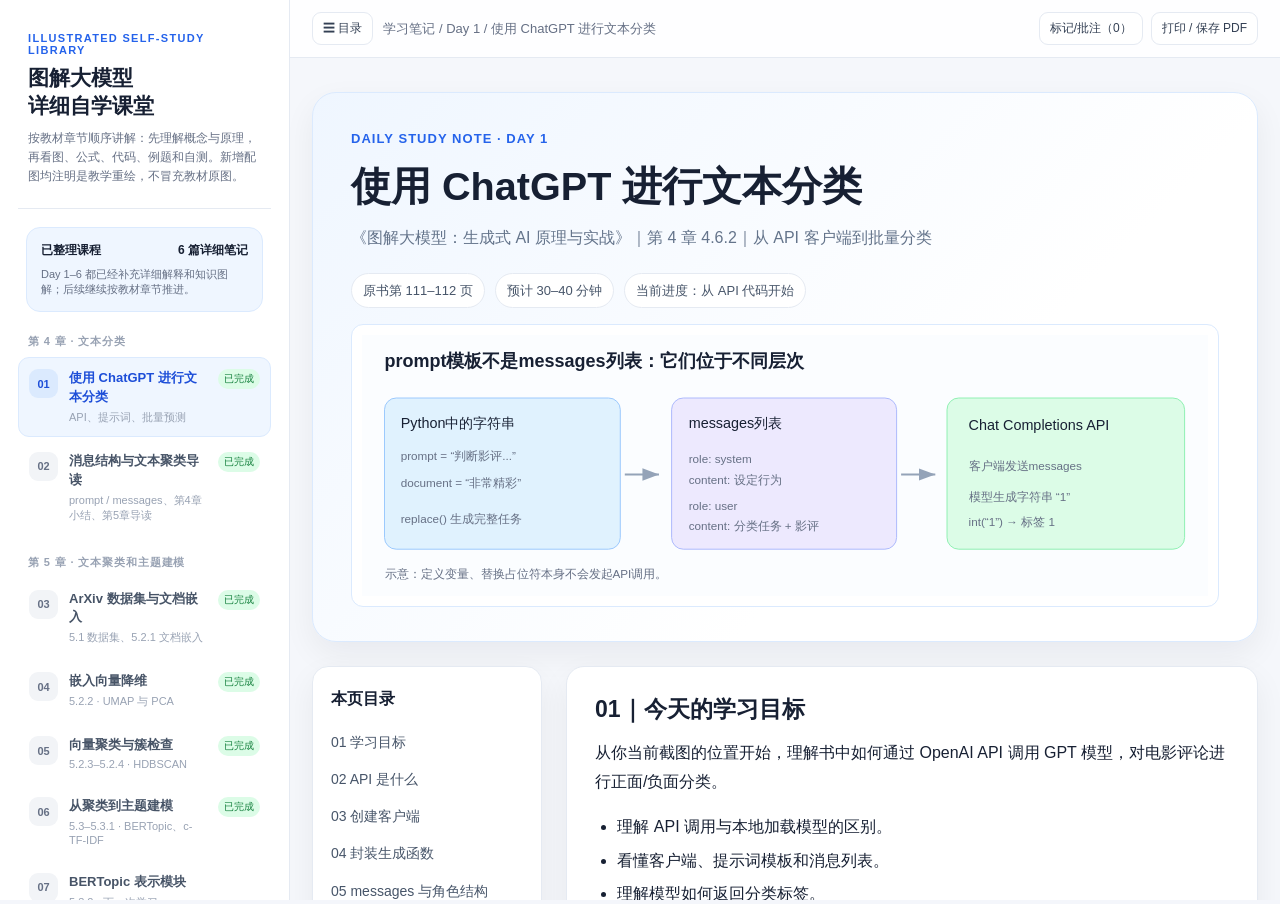
==== index.html @ 9c47be46 "Load the current Day 6 lesson with a versioned URL" ====
<!doctype html>
<html lang="zh-CN">
<head>
<meta charset="utf-8"><meta name="viewport" content="width=device-width, initial-scale=1">
<title>图解大模型｜每日学习网站</title>
<style>
:root{--bg:#f4f6fb;--panel:#fff;--ink:#172033;--muted:#667085;--line:#e5eaf2;--blue:#2563eb;--blue-soft:#eff6ff;--shadow:0 10px 30px rgba(15,23,42,.06)}
*{box-sizing:border-box}html,body{margin:0;height:100%;font-family:-apple-system,BlinkMacSystemFont,"Segoe UI","PingFang SC","Microsoft YaHei",sans-serif;color:var(--ink);background:var(--bg)}
.app{height:100vh;display:grid;grid-template-columns:290px minmax(0,1fr)}
aside{background:var(--panel);border-right:1px solid var(--line);padding:24px 18px;overflow:auto}
.brand{padding:8px 10px 22px;border-bottom:1px solid var(--line)}.eyebrow{font-size:11px;letter-spacing:.12em;color:var(--blue);font-weight:800}.brand h1{font-size:21px;line-height:1.35;margin:8px 0}.brand p{font-size:12px;color:var(--muted);line-height:1.6;margin:0}
.progress{margin:18px 8px 22px;padding:14px;border:1px solid #dbeafe;background:var(--blue-soft);border-radius:14px}.progress-top{display:flex;justify-content:space-between;font-size:12px;font-weight:700}.bar{height:6px;border-radius:99px;background:#dbeafe;margin-top:10px;overflow:hidden}.bar span{display:block;width:50%;height:100%;background:var(--blue);border-radius:99px}
.group-title{margin:20px 10px 8px;color:#98a2b3;font-size:11px;font-weight:800;letter-spacing:.08em}.nav{display:flex;align-items:flex-start;gap:11px;text-decoration:none;color:#475467;padding:11px 10px;margin:3px 0;border-radius:11px;border:1px solid transparent;cursor:pointer;width:100%;text-align:left;background:transparent;font:inherit}.nav:hover{background:#f8fafc}.nav.active{background:var(--blue-soft);border-color:#dbeafe;color:#1d4ed8}.num{flex:0 0 29px;height:29px;border-radius:9px;background:#f2f4f7;display:grid;place-items:center;font-size:11px;font-weight:800;color:#667085}.active .num{background:#dbeafe;color:#1d4ed8}.nav-text{min-width:0;flex:1}.nav-text strong{display:block;font-size:13px;line-height:1.45}.nav-text small{display:block;font-size:11px;color:#98a2b3;margin-top:3px}.status{font-size:10px;color:#15803d;background:#dcfce7;padding:3px 6px;border-radius:99px;white-space:nowrap}
main{min-width:0;display:flex;flex-direction:column;height:100vh}.topbar{height:58px;flex:0 0 58px;background:rgba(255,255,255,.9);border-bottom:1px solid var(--line);display:flex;align-items:center;justify-content:space-between;padding:0 22px;gap:12px}.crumb{font-size:13px;color:var(--muted)}.top-actions{display:flex;gap:8px}.top-actions a{font-size:12px;color:#344054;text-decoration:none;border:1px solid var(--line);border-radius:9px;padding:7px 10px;background:#fff}.viewer{flex:1;min-height:0;position:relative}iframe{width:100%;height:100%;border:0;background:#f5f7fb}.empty{height:100%;display:none;align-items:center;justify-content:center;padding:30px}.empty-card{max-width:520px;background:white;border:1px solid var(--line);border-radius:22px;padding:34px;box-shadow:var(--shadow);text-align:center}.empty-card .big{font-size:38px}.empty-card h2{margin:12px 0 8px;font-size:22px}.empty-card p{color:var(--muted);line-height:1.8;font-size:14px}.mobile-menu{display:none}
@media(max-width:820px){.app{grid-template-columns:1fr}aside{height:auto;max-height:42vh;border-right:0;border-bottom:1px solid var(--line);padding:12px 14px}.brand{padding:6px 6px 12px}.brand h1{font-size:18px;margin:5px 0}.progress{margin:10px 4px}.group-title{margin-top:12px}.nav-list{display:grid;grid-template-columns:1fr 1fr;gap:2px}.nav{padding:8px 6px}.nav-text strong{font-size:12px}main{height:58vh;min-height:400px}.topbar{height:48px;flex-basis:48px;padding:0 12px}.top-actions a{padding:6px 8px}}

.app{transition:grid-template-columns .22s ease}.app.sidebar-collapsed{grid-template-columns:0 minmax(0,1fr)}
.app.sidebar-collapsed aside{padding-left:0;padding-right:0;border-right:0;overflow:hidden;visibility:hidden}
.topbar .left-actions{display:flex;align-items:center;gap:10px;min-width:0}
.topbar button{font:inherit;cursor:pointer;border:1px solid var(--line);background:#fff;color:#344054;border-radius:9px;padding:7px 10px;font-size:12px;white-space:nowrap}
.topbar button:hover{background:#f8fafc}
#notesPanel{position:fixed;inset:0;z-index:100000;background:rgba(15,23,42,.28);display:none;justify-content:flex-end}
#notesPanel.open{display:flex}
.notes-drawer{height:100%;width:min(430px,100vw);background:#fff;box-shadow:-12px 0 40px rgba(15,23,42,.16);display:flex;flex-direction:column}
.notes-head{padding:18px 20px;border-bottom:1px solid var(--line);display:flex;align-items:center;justify-content:space-between;gap:12px}
.notes-head h2{font-size:17px;margin:0}.notes-head button{border:0;background:transparent;font-size:24px;cursor:pointer;color:#667085}
.notes-body{padding:14px 16px;overflow:auto;flex:1}.note-item{border:1px solid var(--line);border-radius:13px;padding:13px;margin-bottom:10px;background:#fff}
.note-item .quote{font-size:12px;color:#667085;background:#f8fafc;border-radius:8px;padding:8px;margin:0 0 9px;max-height:70px;overflow:auto}
.note-item .body{white-space:pre-wrap;overflow-wrap:anywhere;font-size:14px;line-height:1.65}
.note-item .meta{font-size:11px;color:#98a2b3;margin-top:9px}.note-item .actions{display:flex;gap:8px;margin-top:10px}
.note-item button,.notes-tools button{border:1px solid var(--line);background:#fff;border-radius:8px;padding:6px 9px;font-size:12px;cursor:pointer;color:#344054}
.note-item button.jump{color:#1d4ed8;border-color:#bfdbfe;background:#eff6ff}
.notes-tools{display:flex;gap:8px;padding:12px 16px;border-top:1px solid var(--line)}
.empty-notes{padding:30px 12px;text-align:center;color:#98a2b3;font-size:13px;line-height:1.8}
@media(max-width:820px){.app{grid-template-columns:1fr}.app.sidebar-collapsed{grid-template-columns:1fr}aside{transition:max-height .2s,padding .2s}.app.sidebar-collapsed aside{display:none}main{height:100vh;min-height:0}.topbar{height:54px;flex-basis:54px}.crumb{overflow:hidden;text-overflow:ellipsis;white-space:nowrap}}

</style></head>
<body>
<div class="app">
<aside>
  <div class="brand"><div class="eyebrow">ILLUSTRATED SELF-STUDY LIBRARY</div><h1>图解大模型<br>详细自学课堂</h1><p>按教材章节顺序讲解：先理解概念与原理，再看图、公式、代码、例题和自测。新增配图均注明是教学重绘，不冒充教材原图。</p></div>
  <div class="progress"><div class="progress-top"><span>已整理课程</span><span>6 篇详细笔记</span></div><div style="font-size:11px;color:#667085;margin-top:8px">Day 1–6 都已经补充详细解释和知识图解；后续继续按教材章节推进。</div></div>
  <div class="group-title">第 4 章 · 文本分类</div>
  <div class="nav-list">
    <button class="nav active" data-day="1"><span class="num">01</span><span class="nav-text"><strong>使用 ChatGPT 进行文本分类</strong><small>API、提示词、批量预测</small></span><span class="status">已完成</span></button>
    <button class="nav" data-day="2"><span class="num">02</span><span class="nav-text"><strong>消息结构与文本聚类导读</strong><small>prompt / messages、第4章小结、第5章导读</small></span><span class="status">已完成</span></button>
  </div>
  <div class="group-title">第 5 章 · 文本聚类和主题建模</div>
  <div class="nav-list">
    <button class="nav" data-day="3"><span class="num">03</span><span class="nav-text"><strong>ArXiv 数据集与文档嵌入</strong><small>5.1 数据集、5.2.1 文档嵌入</small></span><span class="status">已完成</span></button>
    <button class="nav" data-day="4"><span class="num">04</span><span class="nav-text"><strong>嵌入向量降维</strong><small>5.2.2 · UMAP 与 PCA</small></span><span class="status">已完成</span></button>
    <button class="nav" data-day="5"><span class="num">05</span><span class="nav-text"><strong>向量聚类与簇检查</strong><small>5.2.3–5.2.4 · HDBSCAN</small></span><span class="status">已完成</span></button>
    <button class="nav" data-day="6"><span class="num">06</span><span class="nav-text"><strong>从聚类到主题建模</strong><small>5.3–5.3.1 · BERTopic、c-TF-IDF</small></span><span class="status">已完成</span></button>
    <button class="nav" data-day="7"><span class="num">07</span><span class="nav-text"><strong>BERTopic 表示模块</strong><small>5.3.2 · 下一次学习</small></span></button>
  </div>
  <div class="group-title">后续章节</div>
  <div style="margin:8px 10px 18px;font-size:12px;color:#667085;line-height:1.8">第6章 提示工程<br>第7章 高级文本生成<br>第8章 语义搜索与RAG<br>第9章 多模态LLM<br>第10–12章 模型训练与微调<br><span style="font-size:11px">按原书顺序学习后再添加可点击笔记。</span></div>
</aside>
<main>
  <div class="topbar"><div class="left-actions"><button id="sidebarToggle" type="button" aria-label="收起或展开目录">☰ 目录</button><div class="crumb" id="crumb">学习笔记 / Day 1 / 使用 ChatGPT 进行文本分类</div></div><div class="top-actions"><button id="openNotes" type="button"><span id="openNotesLabel">标记/批注</span>（<span id="noteCount">0</span>）</button><a href="javascript:window.print()">打印 / 保存 PDF</a></div></div>
  <div class="viewer" id="viewer">
    <iframe id="noteFrame" title="Day 1 学习笔记" srcdoc="&lt;!doctype html&gt;
&lt;html lang=&quot;zh-CN&quot;&gt;
&lt;head&gt;
&lt;meta charset=&quot;utf-8&quot;&gt;
&lt;meta name=&quot;viewport&quot; content=&quot;width=device-width, initial-scale=1&quot;&gt;
&lt;title&gt;每日学习笔记 Day 1｜使用 ChatGPT 进行文本分类&lt;/title&gt;
&lt;style&gt;
:root{--bg:#f5f7fb;--paper:#fff;--ink:#172033;--muted:#64748b;--line:#e5eaf2;--blue:#2563eb;--bluebg:#eff6ff;--green:#15803d;--greenbg:#f0fdf4;--amber:#a16207;--amberbg:#fffbeb;--code:#111827;--shadow:0 12px 32px rgba(15,23,42,.06)}
*{box-sizing:border-box}html{scroll-behavior:smooth}body{margin:0;background:var(--bg);color:var(--ink);font:16px/1.8 -apple-system,BlinkMacSystemFont,&quot;Segoe UI&quot;,&quot;PingFang SC&quot;,&quot;Hiragino Sans GB&quot;,&quot;Microsoft YaHei&quot;,sans-serif}
.wrap{max-width:1060px;margin:0 auto;padding:34px 22px 72px}.hero{background:linear-gradient(135deg,#eff6ff,#fff 65%);border:1px solid #dbeafe;border-radius:24px;padding:34px 38px;box-shadow:var(--shadow)}.eyebrow{font-size:13px;letter-spacing:.08em;color:var(--blue);font-weight:700}.hero h1{font-size:clamp(28px,4vw,40px);line-height:1.25;margin:12px 0}.sub{color:var(--muted);margin:0}.meta{display:flex;gap:10px;flex-wrap:wrap;margin-top:20px}.pill{font-size:13px;padding:5px 11px;border-radius:999px;background:#fff;border:1px solid var(--line);color:#475569}
.layout{display:grid;grid-template-columns:230px minmax(0,1fr);gap:24px;margin-top:24px}.toc{position:sticky;top:18px;align-self:start;background:var(--paper);border:1px solid var(--line);border-radius:16px;padding:18px;box-shadow:var(--shadow)}.toc strong{display:block;margin-bottom:10px}.toc a{display:block;text-decoration:none;color:#475569;font-size:14px;padding:6px 0}.toc a:hover{color:var(--blue)}main{min-width:0}.card{background:var(--paper);border:1px solid var(--line);border-radius:18px;padding:26px 28px;margin-bottom:18px;box-shadow:var(--shadow)}h2{font-size:23px;margin:0 0 14px;line-height:1.4}h3{font-size:18px;margin:22px 0 8px}p{margin:10px 0}ul,ol{padding-left:1.4em}li{margin:5px 0}.muted{color:var(--muted)}.small{font-size:13px;color:var(--muted)}.callout{padding:15px 17px;border-radius:12px;background:var(--bluebg);border-left:4px solid var(--blue);margin:14px 0}.good{background:var(--greenbg);border-left-color:var(--green)}.warn{background:var(--amberbg);border-left-color:#d97706}.grid2{display:grid;grid-template-columns:1fr 1fr;gap:14px}.mini{border:1px solid var(--line);border-radius:14px;padding:16px;background:#fff}.mini h3{margin:0 0 6px}.tag{font-size:12px;font-weight:700;color:var(--blue)}pre{background:var(--code);color:#e5e7eb;padding:18px;border-radius:13px;overflow:auto;font-size:13px;line-height:1.65;margin:12px 0}code{font-family:ui-monospace,SFMono-Regular,Menlo,Consolas,monospace}p code,li code{background:#f1f5f9;color:#0f172a;padding:2px 5px;border-radius:5px}table{border-collapse:collapse;width:100%;margin:12px 0;font-size:14px}th,td{padding:10px 12px;border-bottom:1px solid var(--line);text-align:left}th{background:#f8fafc;color:#334155}.flow{display:flex;align-items:stretch;gap:9px;flex-wrap:wrap;margin:16px 0}.step{flex:1 1 130px;border:1px solid var(--line);border-radius:12px;padding:13px;text-align:center;background:#fff}.arrow{align-self:center;color:#94a3b8;font-size:22px}.qa{border:1px solid var(--line);border-radius:12px;padding:15px;margin:10px 0}.qa summary{cursor:pointer;font-weight:650}.answer{color:#475569;margin-top:9px}.footer{color:var(--muted);font-size:13px;text-align:center;padding:22px}.btn{display:inline-block;text-decoration:none;border:1px solid #bfdbfe;color:#1d4ed8;background:#eff6ff;padding:8px 13px;border-radius:9px;font-size:13px}@media(max-width:800px){.layout{grid-template-columns:1fr}.toc{position:static}.grid2{grid-template-columns:1fr}.hero{padding:26px 22px}.card{padding:21px 19px}.arrow{display:none}}@media print{body{background:#fff}.wrap{max-width:none;padding:0}.hero,.card,.toc{box-shadow:none}.layout{display:block}.toc{display:none}.card{break-inside:avoid}.hero{margin-bottom:18px}.btn{display:none}}

/* Selection actions: highlight and annotation are visually distinct */
.annotation-mark{display:inline;border-radius:2px;padding:0;box-decoration-break:clone;-webkit-box-decoration-break:clone}
.annotation-highlight{background:#ffe89a!important;color:inherit!important;text-decoration:none!important;box-shadow:none!important;cursor:inherit}
.annotation-underline{background:transparent!important;color:inherit!important;text-decoration:underline!important;text-decoration-color:#2563eb!important;text-decoration-thickness:1.5px!important;text-underline-offset:3px!important;cursor:pointer}
.annotation-underline:hover{text-decoration-thickness:2px!important}
.annotation-ui{font:14px/1.5 -apple-system,BlinkMacSystemFont,&quot;Segoe UI&quot;,&quot;PingFang SC&quot;,&quot;Microsoft YaHei&quot;,sans-serif;color:#172033}
.annotation-toolbar{position:fixed;z-index:99999;display:none;align-items:center;gap:6px;padding:6px;background:#fff;border:1px solid #dbe3ef;border-radius:12px;box-shadow:0 8px 24px rgba(15,23,42,.2);width:max-content;max-width:calc(100vw - 16px)}
.annotation-toolbar button{border:1px solid #d0d5dd;background:#fff;border-radius:8px;padding:7px 11px;cursor:pointer;font-family:inherit;font-size:13px;font-weight:600;line-height:1.3;white-space:nowrap}
.annotation-toolbar #makeHighlight{background:#fff4c2;border-color:#e6c65c}
.annotation-toolbar #makeAnnotation{background:#eff6ff;border-color:#93c5fd;color:#1d4ed8}
#annotationToolbarStatus{font-size:11px;color:#b45309;max-width:180px}
#annotationEditor,#annotationBubble{position:fixed;z-index:99998;display:none;right:18px;bottom:18px;width:min(360px,calc(100vw - 36px));background:#fff;border:1px solid #dbe3ef;border-radius:16px;padding:15px;box-shadow:0 16px 45px rgba(15,23,42,.2)}
#annotationEditor h3,#annotationBubble h3{font-size:15px;margin:0 0 8px}
#annotationEditor textarea{width:100%;min-height:110px;resize:vertical;border:1px solid #d0d5dd;border-radius:10px;padding:10px;font:14px/1.6 inherit;outline:none}
#annotationEditor textarea:focus{border-color:#2563eb;box-shadow:0 0 0 3px #dbeafe}
.annotation-buttons{display:flex;justify-content:flex-end;gap:8px;margin-top:10px}
.annotation-buttons button{border:1px solid #d0d5dd;background:#fff;border-radius:9px;padding:7px 11px;cursor:pointer;font:inherit}
.annotation-buttons .primary{background:#2563eb;border-color:#2563eb;color:#fff}
#annotationBubble .quote{font-size:12px;color:#64748b;background:#f8fafc;padding:8px;border-radius:8px;margin:8px 0;max-height:72px;overflow:auto}
#annotationBubble .note-body{white-space:pre-wrap;overflow-wrap:anywhere}
@media(max-width:650px){#annotationEditor,#annotationBubble{right:10px;bottom:10px;width:calc(100vw - 20px)}}
&lt;/style&gt;
&lt;link rel=&quot;stylesheet&quot; href=&quot;annotations.css&quot;&gt;
&lt;link rel=&quot;stylesheet&quot; href=&quot;lesson-expanded.css&quot;&gt;
&lt;/head&gt;
&lt;body data-study-day=&quot;1&quot;&gt;
&lt;div class=&quot;wrap&quot;&gt;
&lt;header class=&quot;hero&quot;&gt;
  &lt;div class=&quot;eyebrow&quot;&gt;DAILY STUDY NOTE · DAY 1&lt;/div&gt;
  &lt;h1&gt;使用 ChatGPT 进行文本分类&lt;/h1&gt;
  &lt;p class=&quot;sub&quot;&gt;《图解大模型：生成式 AI 原理与实战》｜第 4 章 4.6.2｜从 API 客户端到批量分类&lt;/p&gt;
  &lt;div class=&quot;meta&quot;&gt;&lt;span class=&quot;pill&quot;&gt;原书第 111–112 页&lt;/span&gt;&lt;span class=&quot;pill&quot;&gt;预计 30–40 分钟&lt;/span&gt;&lt;span class=&quot;pill&quot;&gt;当前进度：从 API 代码开始&lt;/span&gt;&lt;/div&gt;
&lt;div class=&quot;study-diagram-preview&quot; style=&quot;margin-top:16px;padding:10px;background:white;border:1px solid #dbeafe;border-radius:12px&quot;&gt;&lt;img src=&quot;data:image/svg+xml;charset=utf-8,%3Csvg%20xmlns%3D%22http%3A%2F%2Fwww.w3.org%2F2000%2Fsvg%22%20viewBox%3D%220%200%20940%20290%22%20width%3D%22940%22%20height%3D%22290%22%20role%3D%22img%22%3E%3Cdefs%3E%3Cstyle%3E.t%7Bfont%3A16px%20'PingFang%20SC'%2C'Microsoft%20YaHei'%2CArial%2Csans-serif%3Bfill%3A%23172033%7D.s%7Bfont%3A13px%20'PingFang%20SC'%2C'Microsoft%20YaHei'%2CArial%2Csans-serif%3Bfill%3A%23667085%7D.h%7Bfont%3Abold%2020px%20'PingFang%20SC'%2C'Microsoft%20YaHei'%2CArial%2Csans-serif%3Bfill%3A%23172033%7D.a%7Bstroke%3A%2394a3b8%3Bstroke-width%3A2.3%3Bfill%3Anone%3Bmarker-end%3Aurl(%23arrow)%7D%3C%2Fstyle%3E%3Cmarker%20id%3D%22arrow%22%20markerWidth%3D%2210%22%20markerHeight%3D%2210%22%20refX%3D%228%22%20refY%3D%223%22%20orient%3D%22auto%22%3E%3Cpath%20d%3D%22M0%200L8%203L0%206%22%20fill%3D%22%2394a3b8%22%2F%3E%3C%2Fmarker%3E%3C%2Fdefs%3E%3Crect%20width%3D%22940%22%20height%3D%22290%22%20fill%3D%22%23fbfdff%22%2F%3E%0A%3Ctext%20class%3D%22h%22%20x%3D%2225%22%20y%3D%2236%22%3Eprompt%E6%A8%A1%E6%9D%BF%E4%B8%8D%E6%98%AFmessages%E5%88%97%E8%A1%A8%EF%BC%9A%E5%AE%83%E4%BB%AC%E4%BD%8D%E4%BA%8E%E4%B8%8D%E5%90%8C%E5%B1%82%E6%AC%A1%3C%2Ftext%3E%0A%3Crect%20x%3D%2225%22%20y%3D%2270%22%20rx%3D%2213%22%20width%3D%22262%22%20height%3D%22168%22%20fill%3D%22%23e0f2fe%22%20stroke%3D%22%2393c5fd%22%2F%3E%3Ctext%20class%3D%22t%22%20x%3D%2243%22%20y%3D%22103%22%20font-weight%3D%22bold%22%3EPython%E4%B8%AD%E7%9A%84%E5%AD%97%E7%AC%A6%E4%B8%B2%3C%2Ftext%3E%0A%3Ctext%20class%3D%22s%22%20x%3D%2243%22%20y%3D%22139%22%3Eprompt%20%3D%20%E2%80%9C%E5%88%A4%E6%96%AD%E5%BD%B1%E8%AF%84...%E2%80%9D%3C%2Ftext%3E%3Ctext%20class%3D%22s%22%20x%3D%2243%22%20y%3D%22169%22%3Edocument%20%3D%20%E2%80%9C%E9%9D%9E%E5%B8%B8%E7%B2%BE%E5%BD%A9%E2%80%9D%3C%2Ftext%3E%0A%3Ctext%20class%3D%22s%22%20x%3D%2243%22%20y%3D%22209%22%3Ereplace()%20%E7%94%9F%E6%88%90%E5%AE%8C%E6%95%B4%E4%BB%BB%E5%8A%A1%3C%2Ftext%3E%0A%3Cpath%20class%3D%22a%22%20d%3D%22M292%20155H330%22%2F%3E%0A%3Crect%20x%3D%22344%22%20y%3D%2270%22%20rx%3D%2213%22%20width%3D%22250%22%20height%3D%22168%22%20fill%3D%22%23ede9fe%22%20stroke%3D%22%23a5b4fc%22%2F%3E%3Ctext%20class%3D%22t%22%20x%3D%22363%22%20y%3D%22103%22%20font-weight%3D%22bold%22%3Emessages%E5%88%97%E8%A1%A8%3C%2Ftext%3E%0A%3Ctext%20class%3D%22s%22%20x%3D%22363%22%20y%3D%22142%22%3Erole%3A%20system%3C%2Ftext%3E%3Ctext%20class%3D%22s%22%20x%3D%22363%22%20y%3D%22166%22%3Econtent%3A%20%E8%AE%BE%E5%AE%9A%E8%A1%8C%E4%B8%BA%3C%2Ftext%3E%0A%3Ctext%20class%3D%22s%22%20x%3D%22363%22%20y%3D%22194%22%3Erole%3A%20user%3C%2Ftext%3E%3Ctext%20class%3D%22s%22%20x%3D%22363%22%20y%3D%22217%22%3Econtent%3A%20%E5%88%86%E7%B1%BB%E4%BB%BB%E5%8A%A1%20%2B%20%E5%BD%B1%E8%AF%84%3C%2Ftext%3E%0A%3Cpath%20class%3D%22a%22%20d%3D%22M599%20155H637%22%2F%3E%0A%3Crect%20x%3D%22650%22%20y%3D%2270%22%20rx%3D%2213%22%20width%3D%22264%22%20height%3D%22168%22%20fill%3D%22%23dcfce7%22%20stroke%3D%22%2386efac%22%2F%3E%3Ctext%20class%3D%22t%22%20x%3D%22674%22%20y%3D%22106%22%20font-weight%3D%22bold%22%3EChat%20Completions%20API%3C%2Ftext%3E%3Ctext%20class%3D%22s%22%20x%3D%22674%22%20y%3D%22150%22%3E%E5%AE%A2%E6%88%B7%E7%AB%AF%E5%8F%91%E9%80%81messages%3C%2Ftext%3E%3Ctext%20class%3D%22s%22%20x%3D%22674%22%20y%3D%22184%22%3E%E6%A8%A1%E5%9E%8B%E7%94%9F%E6%88%90%E5%AD%97%E7%AC%A6%E4%B8%B2%20%E2%80%9C1%E2%80%9D%3C%2Ftext%3E%3Ctext%20class%3D%22s%22%20x%3D%22674%22%20y%3D%22212%22%3Eint(%E2%80%9C1%E2%80%9D)%20%E2%86%92%20%E6%A0%87%E7%AD%BE%201%3C%2Ftext%3E%0A%3Ctext%20class%3D%22s%22%20x%3D%2225%22%20y%3D%22270%22%3E%E7%A4%BA%E6%84%8F%EF%BC%9A%E5%AE%9A%E4%B9%89%E5%8F%98%E9%87%8F%E3%80%81%E6%9B%BF%E6%8D%A2%E5%8D%A0%E4%BD%8D%E7%AC%A6%E6%9C%AC%E8%BA%AB%E4%B8%8D%E4%BC%9A%E5%8F%91%E8%B5%B7API%E8%B0%83%E7%94%A8%E3%80%82%3C%2Ftext%3E%3C%2Fsvg%3E&quot; alt=&quot;Day 1 核心知识图解&quot; style=&quot;display:block;width:100%;height:auto;max-height:340px;object-fit:contain&quot;&gt;&lt;/div&gt;&lt;/header&gt;
&lt;div class=&quot;layout&quot;&gt;
&lt;nav class=&quot;toc&quot;&gt;
  &lt;strong&gt;本页目录&lt;/strong&gt;
  &lt;a href=&quot;#goal&quot;&gt;01 学习目标&lt;/a&gt;&lt;a href=&quot;#api&quot;&gt;02 API 是什么&lt;/a&gt;&lt;a href=&quot;#client&quot;&gt;03 创建客户端&lt;/a&gt;&lt;a href=&quot;#function&quot;&gt;04 封装生成函数&lt;/a&gt;&lt;a href=&quot;#messages&quot;&gt;05 messages 与角色结构&lt;/a&gt;&lt;a href=&quot;#prompt&quot;&gt;06 分类提示词模板&lt;/a&gt;&lt;a href=&quot;#batch&quot;&gt;07 批量预测&lt;/a&gt;&lt;a href=&quot;#evaluate&quot;&gt;08 提取标签与评估&lt;/a&gt;&lt;a href=&quot;#cautions&quot;&gt;09 成本与限制&lt;/a&gt;&lt;a href=&quot;#summary&quot;&gt;10 全流程总结&lt;/a&gt;&lt;a href=&quot;#check&quot;&gt;11 自测&lt;/a&gt;&lt;a href=&quot;#extra-prompt&quot;&gt;12 prompt / messages 补充&lt;/a&gt;
&lt;/nav&gt;
&lt;main&gt;
&lt;section class=&quot;card&quot; id=&quot;goal&quot;&gt;
&lt;h2&gt;01｜今天的学习目标&lt;/h2&gt;
&lt;p&gt;从你当前截图的位置开始，理解书中如何通过 OpenAI API 调用 GPT 模型，对电影评论进行正面/负面分类。&lt;/p&gt;
&lt;ul&gt;&lt;li&gt;理解 API 调用与本地加载模型的区别。&lt;/li&gt;&lt;li&gt;看懂客户端、提示词模板和消息列表。&lt;/li&gt;&lt;li&gt;理解模型如何返回分类标签。&lt;/li&gt;&lt;li&gt;理解如何批量处理测试集，并评估分类结果。&lt;/li&gt;&lt;/ul&gt;
&lt;div class=&quot;callout&quot;&gt;&lt;b&gt;本节核心：&lt;/b&gt;这里不是重新训练 GPT-3.5，而是通过 API 把待分类文本和任务指令发送给已经部署好的模型，让它直接生成分类标签。&lt;/div&gt;
&lt;/section&gt;
&lt;section class=&quot;card&quot; id=&quot;api&quot;&gt;
&lt;h2&gt;02｜API 是什么？&lt;/h2&gt;
&lt;p&gt;API（应用程序编程接口）可以理解为程序访问某项服务的入口。书中这一节通过 API 使用 GPT-3.5，不需要把 GPT-3.5 的模型权重下载到自己的电脑上。&lt;/p&gt;
&lt;div class=&quot;grid2&quot;&gt;
 &lt;div class=&quot;mini&quot;&gt;&lt;div class=&quot;tag&quot;&gt;本地加载开源模型&lt;/div&gt;&lt;h3&gt;模型在本地运行&lt;/h3&gt;&lt;p class=&quot;muted&quot;&gt;下载模型权重，由本地硬件执行推理。&lt;/p&gt;&lt;/div&gt;
 &lt;div class=&quot;mini&quot;&gt;&lt;div class=&quot;tag&quot;&gt;通过 API 使用模型&lt;/div&gt;&lt;h3&gt;模型在远程服务器运行&lt;/h3&gt;&lt;p class=&quot;muted&quot;&gt;本地程序发送请求，远程服务运行模型，再把结果返回。&lt;/p&gt;&lt;/div&gt;
&lt;/div&gt;
&lt;div class=&quot;callout good&quot;&gt;&lt;b&gt;记忆：&lt;/b&gt;API 的作用是让你的程序能够调用远程模型服务；它本身不是模型，也不负责训练模型。&lt;/div&gt;
&lt;/section&gt;
&lt;section class=&quot;card&quot; id=&quot;client&quot;&gt;
&lt;h2&gt;03｜创建 API 客户端&lt;/h2&gt;
&lt;p&gt;原书代码：&lt;/p&gt;
&lt;pre&gt;&lt;code&gt;import openai

# 创建客户端
client = openai.OpenAI(api_key=&quot;YOUR_KEY_HERE&quot;)&lt;/code&gt;&lt;/pre&gt;
&lt;ul&gt;
&lt;li&gt;&lt;code&gt;import openai&lt;/code&gt;：导入 OpenAI 的 Python SDK（软件开发工具包）。&lt;/li&gt;
&lt;li&gt;&lt;code&gt;openai.OpenAI(...)&lt;/code&gt;：创建客户端对象，后续通过它发送 API 请求。&lt;/li&gt;
&lt;li&gt;&lt;code&gt;api_key&lt;/code&gt;：API 密钥，用于请求身份验证。&lt;/li&gt;
&lt;li&gt;&lt;code&gt;YOUR_KEY_HERE&lt;/code&gt;：示例占位符，实际运行时应换成自己的密钥。&lt;/li&gt;
&lt;/ul&gt;
&lt;div class=&quot;callout warn&quot;&gt;&lt;b&gt;安全提醒：&lt;/b&gt;API Key 相当于访问凭证，不要把真实密钥贴到聊天、公开代码仓库或网页前端。实际项目中建议通过环境变量读取。&lt;/div&gt;
&lt;/section&gt;
&lt;section class=&quot;card&quot; id=&quot;function&quot;&gt;
&lt;h2&gt;04｜封装 chatgpt_generation 函数&lt;/h2&gt;
&lt;p&gt;书中把 API 调用封装成函数。这样每次只需要传入提示词和待分类文本，就能获得模型输出。&lt;/p&gt;
&lt;pre&gt;&lt;code&gt;def chatgpt_generation(prompt, document, model=&quot;gpt-3.5-turbo-0125&quot;):
    &quot;&quot;&quot;基于提示词和输入文档生成输出&quot;&quot;&quot;
    messages = [
        {
            &quot;role&quot;: &quot;system&quot;,
            &quot;content&quot;: &quot;You are a helpful assistant.&quot;
        },
        {
            &quot;role&quot;: &quot;user&quot;,
            &quot;content&quot;: prompt.replace(&quot;[DOCUMENT]&quot;, document)
        }
    ]
    chat_completion = client.chat.completions.create(
        messages=messages,
        model=model,
        temperature=0
    )
    return chat_completion.choices[0].message.content&lt;/code&gt;&lt;/pre&gt;
&lt;h3&gt;函数的三个参数&lt;/h3&gt;
&lt;table&gt;&lt;thead&gt;&lt;tr&gt;&lt;th&gt;参数&lt;/th&gt;&lt;th&gt;含义&lt;/th&gt;&lt;th&gt;例子&lt;/th&gt;&lt;/tr&gt;&lt;/thead&gt;&lt;tbody&gt;&lt;tr&gt;&lt;td&gt;&lt;code&gt;prompt&lt;/code&gt;&lt;/td&gt;&lt;td&gt;任务提示词模板&lt;/td&gt;&lt;td&gt;判断评论正面还是负面&lt;/td&gt;&lt;/tr&gt;&lt;tr&gt;&lt;td&gt;&lt;code&gt;document&lt;/code&gt;&lt;/td&gt;&lt;td&gt;实际待分类文本&lt;/td&gt;&lt;td&gt;这部电影非常精彩&lt;/td&gt;&lt;/tr&gt;&lt;tr&gt;&lt;td&gt;&lt;code&gt;model&lt;/code&gt;&lt;/td&gt;&lt;td&gt;指定调用的模型&lt;/td&gt;&lt;td&gt;书中的历史示例模型&lt;/td&gt;&lt;/tr&gt;&lt;/tbody&gt;&lt;/table&gt;
&lt;h3&gt;替换占位符&lt;/h3&gt;
&lt;pre&gt;&lt;code&gt;prompt.replace(&quot;[DOCUMENT]&quot;, document)&lt;/code&gt;&lt;/pre&gt;
&lt;p&gt;假设提示词模板中有 &lt;code&gt;[DOCUMENT]&lt;/code&gt;，实际文本是“这部电影非常精彩”。执行 &lt;code&gt;replace()&lt;/code&gt; 后，占位符就会被实际评论替换。&lt;/p&gt;
&lt;div class=&quot;callout&quot;&gt;提示词模板可以重复使用；每次调用函数时，只需要换入不同的 &lt;code&gt;document&lt;/code&gt;。&lt;/div&gt;
&lt;h3&gt;发送请求并取回文本&lt;/h3&gt;
&lt;pre&gt;&lt;code&gt;chat_completion = client.chat.completions.create(
    messages=messages,
    model=model,
    temperature=0
)

return chat_completion.choices[0].message.content&lt;/code&gt;&lt;/pre&gt;
&lt;ul&gt;&lt;li&gt;&lt;code&gt;messages&lt;/code&gt;：发送给模型的消息列表。&lt;/li&gt;&lt;li&gt;&lt;code&gt;model&lt;/code&gt;：指定模型。&lt;/li&gt;&lt;li&gt;&lt;code&gt;temperature=0&lt;/code&gt;：降低采样随机性，使输出通常更稳定；不应理解为任何情况下都绝对确定。&lt;/li&gt;&lt;li&gt;&lt;code&gt;choices[0].message.content&lt;/code&gt;：从 API 响应中取出第一个候选回答的文本内容。&lt;/li&gt;&lt;/ul&gt;
&lt;/section&gt;
&lt;section class=&quot;card&quot; id=&quot;messages&quot;&gt;
&lt;h2&gt;05｜messages：System 和 User 是什么？&lt;/h2&gt;
&lt;p&gt;你刚才问到“提示词结构”是什么意思。这里的结构指的是：发送给模型的消息可以带有不同角色，用来区分总体行为要求和当前任务。&lt;/p&gt;
&lt;div class=&quot;grid2&quot;&gt;
 &lt;div class=&quot;mini&quot;&gt;&lt;div class=&quot;tag&quot;&gt;SYSTEM · 系统消息&lt;/div&gt;&lt;h3&gt;设定整体行为&lt;/h3&gt;&lt;p&gt;例如：&lt;code&gt;You are a helpful assistant.&lt;/code&gt;&lt;/p&gt;&lt;p class=&quot;muted&quot;&gt;告诉模型总体上应以怎样的助手身份回应。&lt;/p&gt;&lt;/div&gt;
 &lt;div class=&quot;mini&quot;&gt;&lt;div class=&quot;tag&quot;&gt;USER · 用户消息&lt;/div&gt;&lt;h3&gt;提供具体任务&lt;/h3&gt;&lt;p&gt;例如：判断下面这条电影评论是正面还是负面，并按要求输出标签。&lt;/p&gt;&lt;p class=&quot;muted&quot;&gt;告诉模型这一次具体要做什么，并提供待处理文本。&lt;/p&gt;&lt;/div&gt;
&lt;/div&gt;
&lt;div class=&quot;flow&quot;&gt;&lt;div class=&quot;step&quot;&gt;&lt;b&gt;System&lt;/b&gt;&lt;br&gt;&lt;span class=&quot;small&quot;&gt;总体行为要求&lt;/span&gt;&lt;/div&gt;&lt;div class=&quot;arrow&quot;&gt;+&lt;/div&gt;&lt;div class=&quot;step&quot;&gt;&lt;b&gt;User&lt;/b&gt;&lt;br&gt;&lt;span class=&quot;small&quot;&gt;具体任务与文本&lt;/span&gt;&lt;/div&gt;&lt;div class=&quot;arrow&quot;&gt;→&lt;/div&gt;&lt;div class=&quot;step&quot;&gt;&lt;b&gt;模型&lt;/b&gt;&lt;br&gt;&lt;span class=&quot;small&quot;&gt;生成回答&lt;/span&gt;&lt;/div&gt;&lt;/div&gt;
&lt;div class=&quot;callout good&quot;&gt;&lt;b&gt;关键区别：&lt;/b&gt;&lt;code&gt;messages&lt;/code&gt; 是发送给模型的消息列表；&lt;code&gt;prompt&lt;/code&gt; 是程序中定义的任务提示词模板。二者不是同一个东西。书中代码把 system 和 user 两条消息放进 &lt;code&gt;messages&lt;/code&gt;。&lt;/div&gt;
&lt;/section&gt;
&lt;section class=&quot;card&quot; id=&quot;prompt&quot;&gt;
&lt;h2&gt;06｜创建分类提示词模板&lt;/h2&gt;
&lt;p&gt;原书要求模型完成一个二分类任务：判断输入文档是正面电影评论还是负面电影评论。&lt;/p&gt;
&lt;pre&gt;&lt;code&gt;prompt = &quot;&quot;&quot;Predict whether the following document is a positive or negative
movie review:

[DOCUMENT]

If it is positive return 1 and if it is negative return 0. Do not give any
other answers.
&quot;&quot;&quot;&lt;/code&gt;&lt;/pre&gt;
&lt;table&gt;&lt;thead&gt;&lt;tr&gt;&lt;th&gt;模型输出&lt;/th&gt;&lt;th&gt;标签含义&lt;/th&gt;&lt;/tr&gt;&lt;/thead&gt;&lt;tbody&gt;&lt;tr&gt;&lt;td&gt;&lt;code&gt;1&lt;/code&gt;&lt;/td&gt;&lt;td&gt;Positive review（正面评论）&lt;/td&gt;&lt;/tr&gt;&lt;tr&gt;&lt;td&gt;&lt;code&gt;0&lt;/code&gt;&lt;/td&gt;&lt;td&gt;Negative review（负面评论）&lt;/td&gt;&lt;/tr&gt;&lt;/tbody&gt;&lt;/table&gt;
&lt;p&gt;书中的示例输入：&lt;/p&gt;
&lt;pre&gt;&lt;code&gt;document = &quot;unpretentious , charming , quirky , original&quot;
chatgpt_generation(prompt, document)&lt;/code&gt;&lt;/pre&gt;
&lt;p&gt;这几个词大致表示：朴实、不矫饰；有魅力；古怪而有趣；独特、有创意。模型根据这些文本判断情感倾向。&lt;/p&gt;
&lt;div class=&quot;callout warn&quot;&gt;&lt;b&gt;为什么限制只输出 0 或 1？&lt;/b&gt;因为后续程序会执行 &lt;code&gt;int(pred)&lt;/code&gt;。如果模型返回一整句解释文字，就不能直接转换成整数。因此提示词要明确规定输出格式。&lt;/div&gt;
&lt;/section&gt;
&lt;section class=&quot;card&quot; id=&quot;batch&quot;&gt;
&lt;h2&gt;07｜对测试集批量预测&lt;/h2&gt;
&lt;p&gt;当函数和提示词准备好后，就可以遍历测试集中的文本，逐条调用模型。&lt;/p&gt;
&lt;pre&gt;&lt;code&gt;predictions = [
    chatgpt_generation(prompt, doc)
    for doc in tqdm(data[&quot;test&quot;][&quot;text&quot;])
]&lt;/code&gt;&lt;/pre&gt;
&lt;ul&gt;&lt;li&gt;&lt;code&gt;data[&quot;test&quot;][&quot;text&quot;]&lt;/code&gt;：测试集中的文本内容。&lt;/li&gt;&lt;li&gt;&lt;code&gt;for doc in ...&lt;/code&gt;：逐条取出一篇评论。&lt;/li&gt;&lt;li&gt;&lt;code&gt;chatgpt_generation(prompt, doc)&lt;/code&gt;：把当前评论传给 GPT 分类。&lt;/li&gt;&lt;li&gt;&lt;code&gt;tqdm(...)&lt;/code&gt;：显示遍历进度。&lt;/li&gt;&lt;li&gt;&lt;code&gt;predictions&lt;/code&gt;：保存每条评论对应的模型输出。&lt;/li&gt;&lt;/ul&gt;
&lt;div class=&quot;flow&quot;&gt;&lt;div class=&quot;step&quot;&gt;测试集第 1 条评论&lt;/div&gt;&lt;div class=&quot;arrow&quot;&gt;→&lt;/div&gt;&lt;div class=&quot;step&quot;&gt;调用 GPT 得到标签&lt;/div&gt;&lt;div class=&quot;arrow&quot;&gt;→&lt;/div&gt;&lt;div class=&quot;step&quot;&gt;保存到 predictions&lt;/div&gt;&lt;/div&gt;
&lt;p class=&quot;muted&quot;&gt;列表推导式会对测试集中的每条文本执行一次函数调用。书中的代码不是把整个测试集作为一个请求一次性发送。&lt;/p&gt;
&lt;/section&gt;
&lt;section class=&quot;card&quot; id=&quot;evaluate&quot;&gt;
&lt;h2&gt;08｜提取标签并评估性能&lt;/h2&gt;
&lt;pre&gt;&lt;code&gt;# 提取预测结果
y_pred = [int(pred) for pred in predictions]

# 评估性能
evaluate_performance(data[&quot;test&quot;][&quot;label&quot;], y_pred)&lt;/code&gt;&lt;/pre&gt;
&lt;ul&gt;&lt;li&gt;&lt;code&gt;predictions&lt;/code&gt; 保存模型返回的字符串，例如 &lt;code&gt;[&quot;0&quot;, &quot;1&quot;, &quot;0&quot;]&lt;/code&gt;。&lt;/li&gt;&lt;li&gt;&lt;code&gt;int(pred)&lt;/code&gt; 把字符串标签转成整数，例如 &lt;code&gt;[0, 1, 0]&lt;/code&gt;。&lt;/li&gt;&lt;li&gt;&lt;code&gt;data[&quot;test&quot;][&quot;label&quot;]&lt;/code&gt; 是测试集真实标签。&lt;/li&gt;&lt;li&gt;&lt;code&gt;y_pred&lt;/code&gt; 是模型预测标签。&lt;/li&gt;&lt;li&gt;评估函数比较真实标签与预测标签，计算分类指标。&lt;/li&gt;&lt;/ul&gt;
&lt;h3&gt;书中的 GPT-3.5 结果&lt;/h3&gt;
&lt;table&gt;&lt;thead&gt;&lt;tr&gt;&lt;th&gt;类别&lt;/th&gt;&lt;th&gt;Precision&lt;/th&gt;&lt;th&gt;Recall&lt;/th&gt;&lt;th&gt;F1-score&lt;/th&gt;&lt;th&gt;Support&lt;/th&gt;&lt;/tr&gt;&lt;/thead&gt;&lt;tbody&gt;&lt;tr&gt;&lt;td&gt;Negative review&lt;/td&gt;&lt;td&gt;0.87&lt;/td&gt;&lt;td&gt;0.97&lt;/td&gt;&lt;td&gt;0.92&lt;/td&gt;&lt;td&gt;533&lt;/td&gt;&lt;/tr&gt;&lt;tr&gt;&lt;td&gt;Positive review&lt;/td&gt;&lt;td&gt;0.96&lt;/td&gt;&lt;td&gt;0.86&lt;/td&gt;&lt;td&gt;0.91&lt;/td&gt;&lt;td&gt;533&lt;/td&gt;&lt;/tr&gt;&lt;tr&gt;&lt;td&gt;Accuracy&lt;/td&gt;&lt;td&gt;—&lt;/td&gt;&lt;td&gt;—&lt;/td&gt;&lt;td&gt;0.91&lt;/td&gt;&lt;td&gt;1066&lt;/td&gt;&lt;/tr&gt;&lt;tr&gt;&lt;td&gt;Macro avg&lt;/td&gt;&lt;td&gt;0.92&lt;/td&gt;&lt;td&gt;0.91&lt;/td&gt;&lt;td&gt;0.91&lt;/td&gt;&lt;td&gt;1066&lt;/td&gt;&lt;/tr&gt;&lt;tr&gt;&lt;td&gt;Weighted avg&lt;/td&gt;&lt;td&gt;0.92&lt;/td&gt;&lt;td&gt;0.91&lt;/td&gt;&lt;td&gt;0.91&lt;/td&gt;&lt;td&gt;1066&lt;/td&gt;&lt;/tr&gt;&lt;/tbody&gt;&lt;/table&gt;
&lt;p&gt;这张报告是本节实验的评估结果。Precision、Recall、F1-score、Accuracy 的具体含义可以单独作为下一份笔记继续深入学习。&lt;/p&gt;
&lt;/section&gt;
&lt;section class=&quot;card&quot; id=&quot;cautions&quot;&gt;
&lt;h2&gt;09｜API 使用成本与速率限制&lt;/h2&gt;
&lt;p&gt;书中提醒：大量调用外部 API 可能增加费用，也可能触发速率限制（Rate Limit）。书中提到的应对思路之一是指数退避（Exponential Backoff）：请求失败后等待一段时间再重试，连续失败时逐渐延长等待时间。&lt;/p&gt;
&lt;div class=&quot;flow&quot;&gt;&lt;div class=&quot;step&quot;&gt;第 1 次失败&lt;br&gt;&lt;b&gt;等待 1 秒&lt;/b&gt;&lt;/div&gt;&lt;div class=&quot;arrow&quot;&gt;→&lt;/div&gt;&lt;div class=&quot;step&quot;&gt;第 2 次失败&lt;br&gt;&lt;b&gt;等待 2 秒&lt;/b&gt;&lt;/div&gt;&lt;div class=&quot;arrow&quot;&gt;→&lt;/div&gt;&lt;div class=&quot;step&quot;&gt;第 3 次失败&lt;br&gt;&lt;b&gt;等待 4 秒&lt;/b&gt;&lt;/div&gt;&lt;div class=&quot;arrow&quot;&gt;→&lt;/div&gt;&lt;div class=&quot;step&quot;&gt;第 4 次失败&lt;br&gt;&lt;b&gt;等待 8 秒&lt;/b&gt;&lt;/div&gt;&lt;/div&gt;
&lt;p class=&quot;small&quot;&gt;以上等待时间仅为帮助理解的示意值，不是书中规定的固定参数。&lt;/p&gt;
&lt;div class=&quot;callout warn&quot;&gt;&lt;b&gt;版本提示：&lt;/b&gt;书中示例使用 &lt;code&gt;gpt-3.5-turbo-0125&lt;/code&gt;。书中译者注已说明该模型属于历史示例。当前学习重点是理解 API 调用机制，不要把旧模型名称当成今天一定可用的推荐型号。&lt;/div&gt;
&lt;/section&gt;
&lt;section class=&quot;card&quot; id=&quot;summary&quot;&gt;
&lt;h2&gt;10｜整节流程总结&lt;/h2&gt;
&lt;div class=&quot;flow&quot;&gt;&lt;div class=&quot;step&quot;&gt;&lt;b&gt;创建客户端&lt;/b&gt;&lt;br&gt;&lt;span class=&quot;small&quot;&gt;API Key&lt;/span&gt;&lt;/div&gt;&lt;div class=&quot;arrow&quot;&gt;→&lt;/div&gt;&lt;div class=&quot;step&quot;&gt;&lt;b&gt;封装函数&lt;/b&gt;&lt;br&gt;&lt;span class=&quot;small&quot;&gt;prompt + document&lt;/span&gt;&lt;/div&gt;&lt;div class=&quot;arrow&quot;&gt;→&lt;/div&gt;&lt;div class=&quot;step&quot;&gt;&lt;b&gt;组织消息&lt;/b&gt;&lt;br&gt;&lt;span class=&quot;small&quot;&gt;system + user&lt;/span&gt;&lt;/div&gt;&lt;div class=&quot;arrow&quot;&gt;→&lt;/div&gt;&lt;div class=&quot;step&quot;&gt;&lt;b&gt;调用模型&lt;/b&gt;&lt;br&gt;&lt;span class=&quot;small&quot;&gt;生成 0 / 1&lt;/span&gt;&lt;/div&gt;&lt;/div&gt;
&lt;div class=&quot;flow&quot;&gt;&lt;div class=&quot;step&quot;&gt;&lt;b&gt;批量预测&lt;/b&gt;&lt;br&gt;&lt;span class=&quot;small&quot;&gt;遍历测试集&lt;/span&gt;&lt;/div&gt;&lt;div class=&quot;arrow&quot;&gt;→&lt;/div&gt;&lt;div class=&quot;step&quot;&gt;&lt;b&gt;转换标签&lt;/b&gt;&lt;br&gt;&lt;span class=&quot;small&quot;&gt;字符串 → 整数&lt;/span&gt;&lt;/div&gt;&lt;div class=&quot;arrow&quot;&gt;→&lt;/div&gt;&lt;div class=&quot;step&quot;&gt;&lt;b&gt;性能评估&lt;/b&gt;&lt;br&gt;&lt;span class=&quot;small&quot;&gt;与真实标签比较&lt;/span&gt;&lt;/div&gt;&lt;/div&gt;
&lt;div class=&quot;callout good&quot;&gt;&lt;b&gt;一句话记忆：&lt;/b&gt;用提示词规定分类任务和输出格式，通过 API 把每条评论发送给模型，收集 0/1 预测标签，再与测试集真实标签比较，得到分类性能。&lt;/div&gt;
&lt;/section&gt;
&lt;section class=&quot;card&quot; id=&quot;check&quot;&gt;
&lt;h2&gt;11｜自测&lt;/h2&gt;
&lt;p class=&quot;muted&quot;&gt;点击题目展开答案。建议先自己回答，再查看解析。&lt;/p&gt;
&lt;details class=&quot;qa&quot;&gt;&lt;summary&gt;1. 创建 client 的主要目的是什么？&lt;/summary&gt;&lt;div class=&quot;answer&quot;&gt;建立调用远程模型 API 的客户端。它不负责在本地加载 GPT-3.5 权重，也不负责训练模型。&lt;/div&gt;&lt;/details&gt;
&lt;details class=&quot;qa&quot;&gt;&lt;summary&gt;2. prompt.replace(&quot;[DOCUMENT]&quot;, document) 做了什么？&lt;/summary&gt;&lt;div class=&quot;answer&quot;&gt;把提示词模板中的占位符 [DOCUMENT] 替换成当前实际需要分类的文本。&lt;/div&gt;&lt;/details&gt;
&lt;details class=&quot;qa&quot;&gt;&lt;summary&gt;3. System 和 User 消息分别承担什么作用？&lt;/summary&gt;&lt;div class=&quot;answer&quot;&gt;System 用于设定整体行为要求；User 用于提供当前具体任务和输入文本。&lt;/div&gt;&lt;/details&gt;
&lt;details class=&quot;qa&quot;&gt;&lt;summary&gt;4. 为什么要求模型只返回 0 或 1？&lt;/summary&gt;&lt;div class=&quot;answer&quot;&gt;因为后续要用 int(pred) 将输出转换为整数标签。如果模型返回一整句解释，就无法直接转换。&lt;/div&gt;&lt;/details&gt;
&lt;details class=&quot;qa&quot;&gt;&lt;summary&gt;5. 批量预测代码是如何处理测试集的？&lt;/summary&gt;&lt;div class=&quot;answer&quot;&gt;通过列表推导式遍历测试集文本，对每条文本调用一次 chatgpt_generation，并把输出收集到 predictions。&lt;/div&gt;&lt;/details&gt;
&lt;/section&gt;
&lt;div class=&quot;footer&quot;&gt;学习笔记依据：《图解大模型：生成式 AI 原理与实战》第 4 章 4.6.2，第 111–112 页。&lt;br&gt;原书内容与补充解释已尽量区分；本笔记用于辅助学习，不替代原书。&lt;/div&gt;

&lt;section class=&quot;card&quot; id=&quot;extra-prompt&quot;&gt;
&lt;h2&gt;12｜补充答疑：prompt 和 messages 到底有何区别？&lt;/h2&gt;
&lt;p&gt;&lt;b&gt;prompt&lt;/b&gt; 是书中保存任务说明的字符串模板；&lt;b&gt;document&lt;/b&gt; 是本次评论；&lt;b&gt;messages&lt;/b&gt; 是多条带有角色（role）和正文（content）的消息组成的列表。&lt;/p&gt;
&lt;pre&gt;&lt;code&gt;prompt = &quot;判断影评：[DOCUMENT]。正面1，负面0。&quot;
document = &quot;这部电影精彩。&quot;
task = prompt.replace(&quot;[DOCUMENT]&quot;, document)
messages = [
    {&quot;role&quot;: &quot;system&quot;, &quot;content&quot;: &quot;You are a helpful assistant.&quot;},
    {&quot;role&quot;: &quot;user&quot;, &quot;content&quot;: task}
]&lt;/code&gt;&lt;/pre&gt;
&lt;p&gt;定义 prompt 或执行 replace 都不会调用模型。只有将 messages 传给 &lt;code&gt;client.chat.completions.create(messages=messages, ...)&lt;/code&gt; 才会发送请求。&lt;/p&gt;
&lt;div class=&quot;grid2&quot;&gt;&lt;div class=&quot;mini&quot;&gt;&lt;div class=&quot;tag&quot;&gt;System&lt;/div&gt;&lt;p&gt;描述整体规则、角色或输出风格。书中只说“你是一个有帮助的助手”。&lt;/p&gt;&lt;/div&gt;&lt;div class=&quot;mini&quot;&gt;&lt;div class=&quot;tag&quot;&gt;User&lt;/div&gt;&lt;p&gt;提供当前分类任务和实际评论。书中的情感分类指令主要放在这里。&lt;/p&gt;&lt;/div&gt;&lt;/div&gt;
&lt;p&gt;&lt;b&gt;实例比较：&lt;/b&gt; System 说“简短输出”、User 说“精彩的电影，正面给1”，可能输出 1；System 改为“用 JSON 输出”，则可能输出 {&amp;quot;label&amp;quot;:1}。消息变了，模型的参数并未因此更新。&lt;/p&gt;
&lt;div class=&quot;callout good&quot;&gt;&lt;b&gt;易错点：&lt;/b&gt;日常语言中 prompt 可以泛指全部提示，但这段 Python 代码里它只是一个名叫 prompt 的变量，不能和 messages 列表画等号。&lt;/div&gt;
&lt;p class=&quot;small&quot;&gt;对照原书第111页；上述中文实例为教学补充。&lt;/p&gt;
&lt;/section&gt;
&lt;section class=&quot;card study-longread&quot; id=&quot;expanded-day1&quot;&gt;&lt;div class=&quot;kicker&quot;&gt;完整自学讲义 · 原书第110—113页&lt;/div&gt;
&lt;h2&gt;一、先理解：为什么使用 API 而不是本地运行 GPT？&lt;/h2&gt;
&lt;p&gt;书中第4.6.2节要用 ChatGPT 类生成模型完成电影评论的情感分类。它没有要求我们下载 GPT-3.5 的全部模型权重到电脑里，而是通过API请求远程服务。这意味着本地Python程序负责整理请求、发送消息、解析响应，而模型的前向推理由服务端完成。&lt;/p&gt;
&lt;div class=&quot;explain&quot;&gt;&lt;b&gt;最重要的区别：&lt;/b&gt;“发请求让模型预测”属于推理阶段；不是训练阶段，也不会因为你向API发送一句影评，就自动针对这条评论微调模型参数。&lt;/div&gt;
&lt;h2&gt;二、把 prompt、document、messages、客户端串成一条完整流程&lt;/h2&gt;
&lt;figure&gt;&lt;img src=&quot;data:image/svg+xml;charset=utf-8,%3Csvg%20xmlns%3D%22http%3A%2F%2Fwww.w3.org%2F2000%2Fsvg%22%20viewBox%3D%220%200%20940%20290%22%20width%3D%22940%22%20height%3D%22290%22%20role%3D%22img%22%3E%3Cdefs%3E%3Cstyle%3E.t%7Bfont%3A16px%20'PingFang%20SC'%2C'Microsoft%20YaHei'%2CArial%2Csans-serif%3Bfill%3A%23172033%7D.s%7Bfont%3A13px%20'PingFang%20SC'%2C'Microsoft%20YaHei'%2CArial%2Csans-serif%3Bfill%3A%23667085%7D.h%7Bfont%3Abold%2020px%20'PingFang%20SC'%2C'Microsoft%20YaHei'%2CArial%2Csans-serif%3Bfill%3A%23172033%7D.a%7Bstroke%3A%2394a3b8%3Bstroke-width%3A2.3%3Bfill%3Anone%3Bmarker-end%3Aurl(%23arrow)%7D%3C%2Fstyle%3E%3Cmarker%20id%3D%22arrow%22%20markerWidth%3D%2210%22%20markerHeight%3D%2210%22%20refX%3D%228%22%20refY%3D%223%22%20orient%3D%22auto%22%3E%3Cpath%20d%3D%22M0%200L8%203L0%206%22%20fill%3D%22%2394a3b8%22%2F%3E%3C%2Fmarker%3E%3C%2Fdefs%3E%3Crect%20width%3D%22940%22%20height%3D%22290%22%20fill%3D%22%23fbfdff%22%2F%3E%0A%3Ctext%20class%3D%22h%22%20x%3D%2225%22%20y%3D%2236%22%3Eprompt%E6%A8%A1%E6%9D%BF%E4%B8%8D%E6%98%AFmessages%E5%88%97%E8%A1%A8%EF%BC%9A%E5%AE%83%E4%BB%AC%E4%BD%8D%E4%BA%8E%E4%B8%8D%E5%90%8C%E5%B1%82%E6%AC%A1%3C%2Ftext%3E%0A%3Crect%20x%3D%2225%22%20y%3D%2270%22%20rx%3D%2213%22%20width%3D%22262%22%20height%3D%22168%22%20fill%3D%22%23e0f2fe%22%20stroke%3D%22%2393c5fd%22%2F%3E%3Ctext%20class%3D%22t%22%20x%3D%2243%22%20y%3D%22103%22%20font-weight%3D%22bold%22%3EPython%E4%B8%AD%E7%9A%84%E5%AD%97%E7%AC%A6%E4%B8%B2%3C%2Ftext%3E%0A%3Ctext%20class%3D%22s%22%20x%3D%2243%22%20y%3D%22139%22%3Eprompt%20%3D%20%E2%80%9C%E5%88%A4%E6%96%AD%E5%BD%B1%E8%AF%84...%E2%80%9D%3C%2Ftext%3E%3Ctext%20class%3D%22s%22%20x%3D%2243%22%20y%3D%22169%22%3Edocument%20%3D%20%E2%80%9C%E9%9D%9E%E5%B8%B8%E7%B2%BE%E5%BD%A9%E2%80%9D%3C%2Ftext%3E%0A%3Ctext%20class%3D%22s%22%20x%3D%2243%22%20y%3D%22209%22%3Ereplace()%20%E7%94%9F%E6%88%90%E5%AE%8C%E6%95%B4%E4%BB%BB%E5%8A%A1%3C%2Ftext%3E%0A%3Cpath%20class%3D%22a%22%20d%3D%22M292%20155H330%22%2F%3E%0A%3Crect%20x%3D%22344%22%20y%3D%2270%22%20rx%3D%2213%22%20width%3D%22250%22%20height%3D%22168%22%20fill%3D%22%23ede9fe%22%20stroke%3D%22%23a5b4fc%22%2F%3E%3Ctext%20class%3D%22t%22%20x%3D%22363%22%20y%3D%22103%22%20font-weight%3D%22bold%22%3Emessages%E5%88%97%E8%A1%A8%3C%2Ftext%3E%0A%3Ctext%20class%3D%22s%22%20x%3D%22363%22%20y%3D%22142%22%3Erole%3A%20system%3C%2Ftext%3E%3Ctext%20class%3D%22s%22%20x%3D%22363%22%20y%3D%22166%22%3Econtent%3A%20%E8%AE%BE%E5%AE%9A%E8%A1%8C%E4%B8%BA%3C%2Ftext%3E%0A%3Ctext%20class%3D%22s%22%20x%3D%22363%22%20y%3D%22194%22%3Erole%3A%20user%3C%2Ftext%3E%3Ctext%20class%3D%22s%22%20x%3D%22363%22%20y%3D%22217%22%3Econtent%3A%20%E5%88%86%E7%B1%BB%E4%BB%BB%E5%8A%A1%20%2B%20%E5%BD%B1%E8%AF%84%3C%2Ftext%3E%0A%3Cpath%20class%3D%22a%22%20d%3D%22M599%20155H637%22%2F%3E%0A%3Crect%20x%3D%22650%22%20y%3D%2270%22%20rx%3D%2213%22%20width%3D%22264%22%20height%3D%22168%22%20fill%3D%22%23dcfce7%22%20stroke%3D%22%2386efac%22%2F%3E%3Ctext%20class%3D%22t%22%20x%3D%22674%22%20y%3D%22106%22%20font-weight%3D%22bold%22%3EChat%20Completions%20API%3C%2Ftext%3E%3Ctext%20class%3D%22s%22%20x%3D%22674%22%20y%3D%22150%22%3E%E5%AE%A2%E6%88%B7%E7%AB%AF%E5%8F%91%E9%80%81messages%3C%2Ftext%3E%3Ctext%20class%3D%22s%22%20x%3D%22674%22%20y%3D%22184%22%3E%E6%A8%A1%E5%9E%8B%E7%94%9F%E6%88%90%E5%AD%97%E7%AC%A6%E4%B8%B2%20%E2%80%9C1%E2%80%9D%3C%2Ftext%3E%3Ctext%20class%3D%22s%22%20x%3D%22674%22%20y%3D%22212%22%3Eint(%E2%80%9C1%E2%80%9D)%20%E2%86%92%20%E6%A0%87%E7%AD%BE%201%3C%2Ftext%3E%0A%3Ctext%20class%3D%22s%22%20x%3D%2225%22%20y%3D%22270%22%3E%E7%A4%BA%E6%84%8F%EF%BC%9A%E5%AE%9A%E4%B9%89%E5%8F%98%E9%87%8F%E3%80%81%E6%9B%BF%E6%8D%A2%E5%8D%A0%E4%BD%8D%E7%AC%A6%E6%9C%AC%E8%BA%AB%E4%B8%8D%E4%BC%9A%E5%8F%91%E8%B5%B7API%E8%B0%83%E7%94%A8%E3%80%82%3C%2Ftext%3E%3C%2Fsvg%3E&quot; alt=&quot;prompt模板和document先生成user消息，再组成messages列表发送给API&quot;&gt;&lt;figcaption&gt;依照第4.6.2节的Python代码绘制：从字符串到消息列表再到API请求。&lt;/figcaption&gt;&lt;/figure&gt;
&lt;p&gt;这是最需要弄清楚的层次：&lt;code&gt;prompt&lt;/code&gt; 是一个字符串模板；&lt;code&gt;document&lt;/code&gt; 是当前要判断的文本；&lt;code&gt;prompt.replace(&quot;[DOCUMENT]&quot;, document)&lt;/code&gt; 产生完整任务说明；然后这个字符串成为一条 &lt;code&gt;user&lt;/code&gt; 消息的 &lt;code&gt;content&lt;/code&gt;。&lt;/p&gt;
&lt;pre&gt;&lt;code&gt;prompt = &quot;&quot;&quot;判断下面的影评：
[DOCUMENT]
正面回复1，负面回复0，不要输出别的内容。&quot;&quot;&quot;
document = &quot;演员表现非常出色，剧情很精彩。&quot;

task = prompt.replace(&quot;[DOCUMENT]&quot;, document)

messages = [
    {&quot;role&quot;: &quot;system&quot;, &quot;content&quot;: &quot;You are a helpful assistant.&quot;},
    {&quot;role&quot;: &quot;user&quot;, &quot;content&quot;: task}
]&lt;/code&gt;&lt;/pre&gt;
&lt;p&gt;这样写可以重复使用同一个 &lt;code&gt;prompt&lt;/code&gt;，每次只改变 &lt;code&gt;document&lt;/code&gt;。这里的中文示例用于帮助理解；书中采用英文任务模板。&lt;/p&gt;
&lt;h2&gt;三、role=system 与 role=user 到底影响什么？&lt;/h2&gt;
&lt;table&gt;&lt;thead&gt;&lt;tr&gt;&lt;th&gt;字段&lt;/th&gt;&lt;th&gt;书中对应&lt;/th&gt;&lt;th&gt;含义&lt;/th&gt;&lt;/tr&gt;&lt;/thead&gt;&lt;tbody&gt;
&lt;tr&gt;&lt;td&gt;&lt;code&gt;role=&quot;system&quot;&lt;/code&gt;&lt;/td&gt;&lt;td&gt;&lt;code&gt;You are a helpful assistant.&lt;/code&gt;&lt;/td&gt;&lt;td&gt;给模型设定整体行为；本例内容较简单&lt;/td&gt;&lt;/tr&gt;
&lt;tr&gt;&lt;td&gt;&lt;code&gt;role=&quot;user&quot;&lt;/code&gt;&lt;/td&gt;&lt;td&gt;填好文本的分类指令&lt;/td&gt;&lt;td&gt;这次具体要判断哪条评论、按什么格式输出&lt;/td&gt;&lt;/tr&gt;
&lt;tr&gt;&lt;td&gt;&lt;code&gt;content&lt;/code&gt;&lt;/td&gt;&lt;td&gt;消息中的字符串&lt;/td&gt;&lt;td&gt;一条消息真正携带的文本&lt;/td&gt;&lt;/tr&gt;
&lt;tr&gt;&lt;td&gt;&lt;code&gt;messages&lt;/code&gt;&lt;/td&gt;&lt;td&gt;包含两条字典的列表&lt;/td&gt;&lt;td&gt;聊天API的一次结构化输入&lt;/td&gt;&lt;/tr&gt;
&lt;/tbody&gt;&lt;/table&gt;
&lt;p&gt;你可以把 &lt;code&gt;messages&lt;/code&gt; 想成一个信封，里面有多张写着来源和内容的便签。system和user不是两个独立的神经网络，而是同一个模型接收到的不同角色信息。&lt;/p&gt;
&lt;h2&gt;四、代码里温度设置为0，有什么意义？&lt;/h2&gt;
&lt;p&gt;书中设置 &lt;code&gt;temperature=0&lt;/code&gt;，因为分类任务需要尽量稳定的输出，而不是创意写作中那种多样化措辞。较低温度通常使模型更倾向于选择概率更高的输出。不过这不是“保证每次一模一样”的数学承诺，更不等于模型不再需要上下文。&lt;/p&gt;
&lt;h2&gt;五、解析API返回值时，为什么要取 choices[0]？&lt;/h2&gt;
&lt;pre&gt;&lt;code&gt;chat_completion = client.chat.completions.create(
    messages=messages, model=model, temperature=0
)

answer = chat_completion.choices[0].message.content&lt;/code&gt;&lt;/pre&gt;
&lt;p&gt;&lt;code&gt;chat_completion&lt;/code&gt; 是一整个响应对象；&lt;code&gt;choices&lt;/code&gt; 是候选回复集合；&lt;code&gt;[0]&lt;/code&gt; 取第一个候选；&lt;code&gt;message.content&lt;/code&gt; 才是需要提取的文字。对于分类任务，理想情况是只得到字符串 &lt;code&gt;&quot;1&quot;&lt;/code&gt; 或 &lt;code&gt;&quot;0&quot;&lt;/code&gt;。&lt;/p&gt;
&lt;div class=&quot;warn&quot;&gt;&lt;b&gt;容易忽略：&lt;/b&gt;“输出限制为0或1”是提示词中的要求，而不是Python自动保证的类型约束。如果模型意外输出“正面1”，直接执行 &lt;code&gt;int(pred)&lt;/code&gt; 会报错。实际工程还可以增加格式校验、重试或结构化输出；这些是书中示例之外的稳健性补充。&lt;/div&gt;
&lt;h2&gt;六、批量处理：一条评论调用一次模型&lt;/h2&gt;
&lt;pre&gt;&lt;code&gt;predictions = [
    chatgpt_generation(prompt, doc)
    for doc in tqdm(data[&quot;test&quot;][&quot;text&quot;])
]&lt;/code&gt;&lt;/pre&gt;
&lt;p&gt;这是一种列表推导式。假设测试集有3条评论，过程相当于分别执行三次 &lt;code&gt;chatgpt_generation(prompt, doc)&lt;/code&gt;，把3个返回值组成列表。原书实验测试集包含1066条评论，因此大量请求可能遇到API成本和速率限制；第111—112页也介绍了指数退避重试思路。&lt;/p&gt;
&lt;h2&gt;七、为什么最终要评价 Precision、Recall、F1？&lt;/h2&gt;
&lt;p&gt;完成预测后，模型得到的标签与测试集的真实标签比较。Precision表示“被预测为某类的样本中，真正属于该类的比例”；Recall表示“真正属于该类的样本中，被模型找到的比例”；F1是二者的调和平均数。&lt;/p&gt;
&lt;div class=&quot;formula&quot;&gt;Precision = TP / (TP + FP)
Recall    = TP / (TP + FN)
F1        = 2 × Precision × Recall / (Precision + Recall)&lt;/div&gt;
&lt;p&gt;其中TP/FP/FN需要针对某个指定类别解释。例如把“正面评论”视为正类时：TP是真正的正面被预测为正面，FP是负面被错判为正面，FN是正面被错判为负面。&lt;/p&gt;
&lt;p&gt;原书实验报告 F1 约为0.91，但书中提醒：对于闭源模型，我们不知道其训练数据是否包含测试数据，因此不能完全排除数据污染问题。&lt;b&gt;这一提醒不是说实验结果无效，而是解释为什么评价闭源模型需要特别注意数据集独立性。&lt;/b&gt;&lt;/p&gt;
&lt;h2&gt;八、把这一节连起来&lt;/h2&gt;
&lt;div class=&quot;formula&quot;&gt;影评文本 → 加入提示词模板 → 组织messages → 发送API
   → 生成 &quot;0&quot;/&quot;1&quot; → 转换标签 → 对照真实标签 → 评价F1&lt;/div&gt;
&lt;details&gt;&lt;summary&gt;自测：只定义 messages，模型会开始预测吗？&lt;/summary&gt;&lt;p&gt;不会。它只是内存中的Python列表，直到调用相应API方法才会发送到模型服务端。&lt;/p&gt;&lt;/details&gt;
&lt;details&gt;&lt;summary&gt;自测：temperature=0 后，就一定完全没有随机性吗？&lt;/summary&gt;&lt;p&gt;不是绝对保证。它通常使生成更确定，但结果仍可能受到服务端模型版本、推理执行等因素影响。&lt;/p&gt;&lt;/details&gt;
&lt;details&gt;&lt;summary&gt;自测：为什么F1=0.91还需要提及数据污染？&lt;/summary&gt;&lt;p&gt;因为未知的训练数据可能与测试集有重叠，导致测试结果高估实际泛化能力。尤其闭源模型较难核实训练集构成。&lt;/p&gt;&lt;/details&gt;
&lt;/section&gt;&lt;/main&gt;
&lt;/div&gt;
&lt;/div&gt;

&lt;script src=&quot;annotations.js&quot;&gt;&lt;/script&gt;
&lt;/body&gt;
&lt;/html&gt;
"></iframe>
    <div class="empty" id="empty"><div class="empty-card"><div class="big">📚</div><h2 id="emptyTitle">这一天的笔记尚未生成</h2><p id="emptyDesc">后续每天学习完成后，我会把原文、讲解、图表和练习整理进这个总网站。届时点击左侧日期即可直接阅读。</p></div></div>
  </div>
</main>
</div>

<div id="notesPanel" aria-hidden="true"><div class="notes-drawer" role="dialog" aria-modal="true" aria-label="批注列表"><div class="notes-head"><h2>本页标记与批注</h2><button id="closeNotes" type="button" aria-label="关闭">×</button></div><div class="notes-body" id="notesBody"></div><div class="notes-tools"><button id="exportNotes" type="button">导出标记与批注 JSON</button><button id="clearNotes" type="button">清空本页标记</button></div></div></div>
<script>
const frame=document.getElementById('noteFrame'), empty=document.getElementById('empty'), crumb=document.getElementById('crumb');
const STORAGE_KEY='bigmodel-study-site-annotations-v1';let volatileStore={};
function readStore(){try{return JSON.parse(localStorage.getItem(STORAGE_KEY)||'{}')}catch(e){return volatileStore}}
function writeStore(data){try{localStorage.setItem(STORAGE_KEY,JSON.stringify(data));volatileStore=data;return true}catch(e){volatileStore=data;return false}}
function activeDay(){const active=document.querySelector('.nav.active');return active?active.dataset.day:'1'}
window.StudyNotes={
  getAnnotations(day){return (readStore()[day]||[]).slice()},
  getAnnotation(day,id){return this.getAnnotations(day).find(n=>n.id===id)},
  saveAnnotation(day,note){const data=readStore();data[day]=data[day]||[];note.id='note-'+Date.now()+'-'+Math.random().toString(36).slice(2,7);data[day].push(note);if(!writeStore(data))throw new Error('浏览器未允许保存本地数据，请检查网站的存储权限或退出无痕模式后重试。');this.render();return note},
  deleteAnnotation(day,id){const data=readStore();data[day]=(data[day]||[]).filter(n=>n.id!==id);writeStore(data);this.render();},
  refreshCount(){const n=this.getAnnotations(activeDay()).length;const count=document.getElementById('noteCount');if(count)count.textContent=n;},
  open(){document.getElementById('notesPanel').classList.add('open');document.getElementById('notesPanel').setAttribute('aria-hidden','false');this.render();},
  close(){document.getElementById('notesPanel').classList.remove('open');document.getElementById('notesPanel').setAttribute('aria-hidden','true');},
  render(){
    const day=activeDay(),notes=this.getAnnotations(day),body=document.getElementById('notesBody');
    const count=document.getElementById('noteCount');if(count)count.textContent=notes.length;
    if(!body)return;
    if(!notes.length){body.innerHTML='<div class="empty-notes">还没有标记或批注。<br>选中正文后，可以选择「高亮」或「添加批注」。</div>';return;}
    body.innerHTML='';
    notes.slice().sort((a,b)=>new Date(a.createdAt)-new Date(b.createdAt)).forEach(n=>{
      const isHighlight=n.type==='highlight';
      const item=document.createElement('div');item.className='note-item';
      const q=document.createElement('div');q.className='quote';q.textContent=(isHighlight?'高亮文本：':'批注原文：')+'“'+n.quote+'”';
      const b=document.createElement('div');b.className='body';b.textContent=isHighlight?'纯颜色高亮，没有附加批注。':(n.note||'');
      const meta=document.createElement('div');meta.className='meta';meta.textContent=(isHighlight?'高亮 · ':'批注 · ')+new Date(n.createdAt).toLocaleString();
      const actions=document.createElement('div');actions.className='actions';
      const jump=document.createElement('button');jump.className='jump';jump.textContent=isHighlight?'定位高亮':'定位批注';jump.addEventListener('click',()=>{this.close();if(frame.contentWindow.focusAnnotation)frame.contentWindow.focusAnnotation(n.id)});
      const del=document.createElement('button');del.textContent='删除';del.addEventListener('click',()=>{this.deleteAnnotation(day,n.id);if(frame.contentWindow.refreshAnnotations)frame.contentWindow.refreshAnnotations()});
      actions.append(jump,del);item.append(q,b,meta,actions);body.append(item);
    });
  }
};
document.getElementById('sidebarToggle').addEventListener('click',()=>document.querySelector('.app').classList.toggle('sidebar-collapsed'));
document.getElementById('openNotes').addEventListener('click',()=>StudyNotes.open());
document.getElementById('closeNotes').addEventListener('click',()=>StudyNotes.close());
document.getElementById('notesPanel').addEventListener('click',e=>{if(e.target.id==='notesPanel')StudyNotes.close()});
document.getElementById('exportNotes').addEventListener('click',()=>{
  const data=StudyNotes.getAnnotations(activeDay());const blob=new Blob([JSON.stringify({day:activeDay(),annotations:data},null,2)],{type:'application/json'});const url=URL.createObjectURL(blob);const a=document.createElement('a');a.href=url;a.download='day-'+activeDay()+'-annotations.json';a.click();URL.revokeObjectURL(url);
});
document.getElementById('clearNotes').addEventListener('click',()=>{if(!confirm('确定清空当前学习日的全部高亮和批注吗？此操作无法撤销。'))return;const data=readStore();data[activeDay()]=[];writeStore(data);StudyNotes.render();if(frame.contentWindow.refreshAnnotations)frame.contentWindow.refreshAnnotations()});
const day1Srcdoc=frame.getAttribute('srcdoc');
function loadDay(d){
  document.querySelectorAll('.nav').forEach(x=>x.classList.remove('active'));
  const btn=document.querySelector('.nav[data-day="'+d+'"]');if(btn)btn.classList.add('active');
  if(d==='1'){
    frame.style.display='block';empty.style.display='none';
    frame.removeAttribute('src');frame.setAttribute('srcdoc',day1Srcdoc);
    crumb.textContent='学习笔记 / Day 1 / 使用 ChatGPT 进行文本分类';
  }else if(d==='2'){
    frame.style.display='block';empty.style.display='none';
    frame.removeAttribute('srcdoc');frame.src='day2.html';
    crumb.textContent='学习笔记 / Day 2 / 消息结构与文本聚类导读';
  }else if(d==='3'){
    frame.style.display='block';empty.style.display='none';
    frame.removeAttribute('srcdoc');frame.src='day3.html';
    crumb.textContent='学习笔记 / Day 3 / ArXiv 数据集与文档嵌入';
  }else if(d==='4'){
    frame.style.display='block';empty.style.display='none';
    frame.removeAttribute('srcdoc');frame.src='day4.html';
    crumb.textContent='学习笔记 / Day 4 / 嵌入向量降维';
  }else if(d==='5'){
    frame.style.display='block';empty.style.display='none';
    frame.removeAttribute('srcdoc');frame.src='day5.html';
    crumb.textContent='学习笔记 / Day 5 / HDBSCAN 聚类与簇检查';
  }else if(d==='6'){
    frame.style.display='block';empty.style.display='none';
    frame.removeAttribute('srcdoc');frame.src='day6.html?v=6425c7d';
    crumb.textContent='学习笔记 / Day 6 / BERTopic 与 c-TF-IDF';
  }else{
    frame.style.display='none';empty.style.display='flex';
    document.getElementById('emptyTitle').textContent='Day '+d+' · 内容待更新';
    document.getElementById('emptyDesc').textContent='这一天的学习内容尚未整理。继续学习后将加入对应笔记。';
    crumb.textContent='学习笔记 / Day '+d+' / 待更新';
  }
  const notesLabel=document.getElementById('openNotesLabel');if(notesLabel)notesLabel.textContent='标记/批注';
  StudyNotes.refreshCount();
}
document.querySelectorAll('.nav').forEach(btn=>btn.addEventListener('click',()=>loadDay(btn.dataset.day)));
frame.addEventListener('load',()=>StudyNotes.refreshCount());
StudyNotes.refreshCount();
</script>
</body></html>
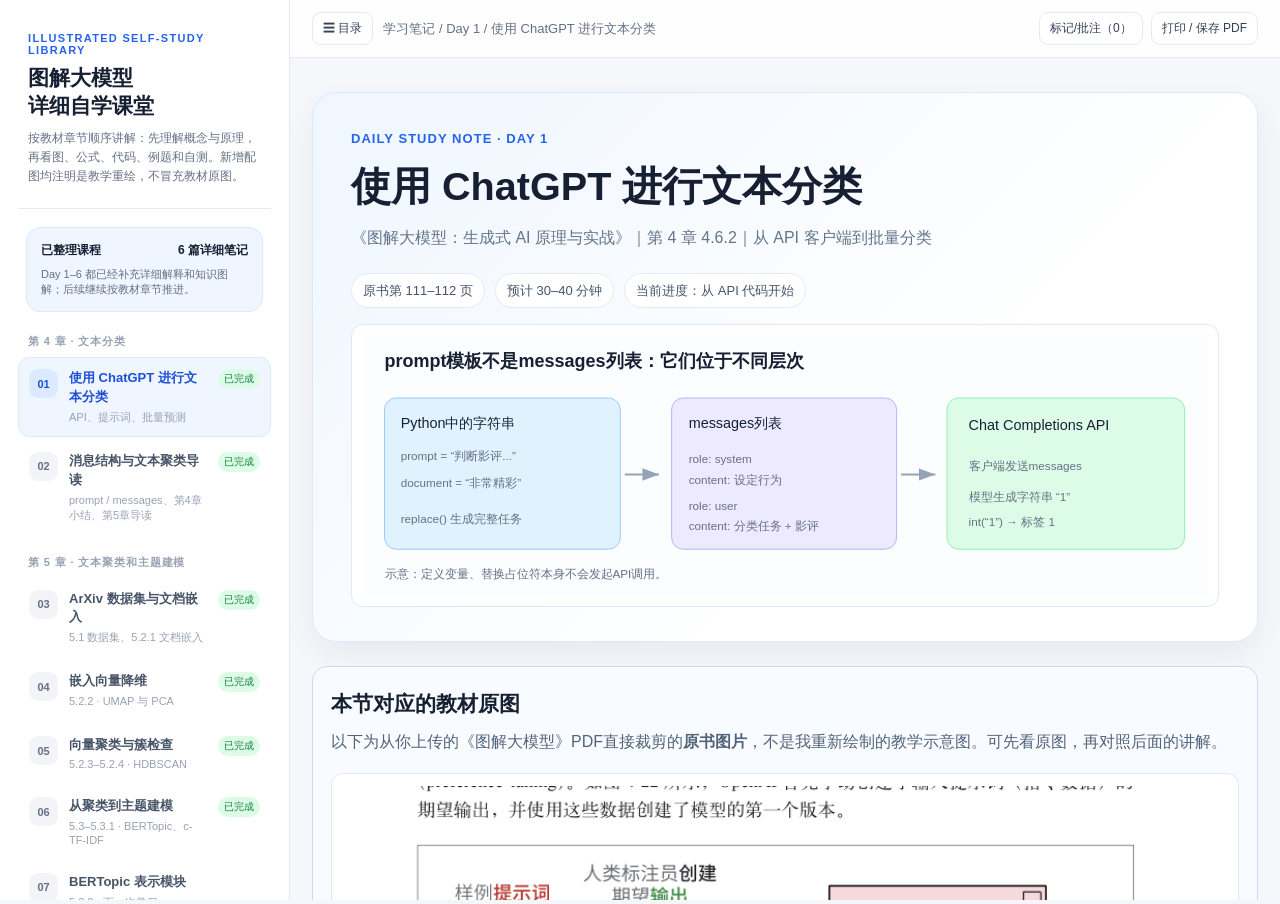
==== commit 70e9552f: "Include cited original textbook PDF figures in Day 1" ====
--- a/index.html
+++ b/index.html
@@ -95,6 +95,7 @@
 &lt;/style&gt;
 &lt;link rel=&quot;stylesheet&quot; href=&quot;annotations.css&quot;&gt;
 &lt;link rel=&quot;stylesheet&quot; href=&quot;lesson-expanded.css&quot;&gt;
+&lt;link rel=&quot;stylesheet&quot; href=&quot;original-figures.css&quot;&gt;
 &lt;/head&gt;
 &lt;body data-study-day=&quot;1&quot;&gt;
 &lt;div class=&quot;wrap&quot;&gt;
@@ -103,7 +104,7 @@
   &lt;h1&gt;使用 ChatGPT 进行文本分类&lt;/h1&gt;
   &lt;p class=&quot;sub&quot;&gt;《图解大模型：生成式 AI 原理与实战》｜第 4 章 4.6.2｜从 API 客户端到批量分类&lt;/p&gt;
   &lt;div class=&quot;meta&quot;&gt;&lt;span class=&quot;pill&quot;&gt;原书第 111–112 页&lt;/span&gt;&lt;span class=&quot;pill&quot;&gt;预计 30–40 分钟&lt;/span&gt;&lt;span class=&quot;pill&quot;&gt;当前进度：从 API 代码开始&lt;/span&gt;&lt;/div&gt;
-&lt;div class=&quot;study-diagram-preview&quot; style=&quot;margin-top:16px;padding:10px;background:white;border:1px solid #dbeafe;border-radius:12px&quot;&gt;&lt;img src=&quot;data:image/svg+xml;charset=utf-8,%3Csvg%20xmlns%3D%22http%3A%2F%2Fwww.w3.org%2F2000%2Fsvg%22%20viewBox%3D%220%200%20940%20290%22%20width%3D%22940%22%20height%3D%22290%22%20role%3D%22img%22%3E%3Cdefs%3E%3Cstyle%3E.t%7Bfont%3A16px%20'PingFang%20SC'%2C'Microsoft%20YaHei'%2CArial%2Csans-serif%3Bfill%3A%23172033%7D.s%7Bfont%3A13px%20'PingFang%20SC'%2C'Microsoft%20YaHei'%2CArial%2Csans-serif%3Bfill%3A%23667085%7D.h%7Bfont%3Abold%2020px%20'PingFang%20SC'%2C'Microsoft%20YaHei'%2CArial%2Csans-serif%3Bfill%3A%23172033%7D.a%7Bstroke%3A%2394a3b8%3Bstroke-width%3A2.3%3Bfill%3Anone%3Bmarker-end%3Aurl(%23arrow)%7D%3C%2Fstyle%3E%3Cmarker%20id%3D%22arrow%22%20markerWidth%3D%2210%22%20markerHeight%3D%2210%22%20refX%3D%228%22%20refY%3D%223%22%20orient%3D%22auto%22%3E%3Cpath%20d%3D%22M0%200L8%203L0%206%22%20fill%3D%22%2394a3b8%22%2F%3E%3C%2Fmarker%3E%3C%2Fdefs%3E%3Crect%20width%3D%22940%22%20height%3D%22290%22%20fill%3D%22%23fbfdff%22%2F%3E%0A%3Ctext%20class%3D%22h%22%20x%3D%2225%22%20y%3D%2236%22%3Eprompt%E6%A8%A1%E6%9D%BF%E4%B8%8D%E6%98%AFmessages%E5%88%97%E8%A1%A8%EF%BC%9A%E5%AE%83%E4%BB%AC%E4%BD%8D%E4%BA%8E%E4%B8%8D%E5%90%8C%E5%B1%82%E6%AC%A1%3C%2Ftext%3E%0A%3Crect%20x%3D%2225%22%20y%3D%2270%22%20rx%3D%2213%22%20width%3D%22262%22%20height%3D%22168%22%20fill%3D%22%23e0f2fe%22%20stroke%3D%22%2393c5fd%22%2F%3E%3Ctext%20class%3D%22t%22%20x%3D%2243%22%20y%3D%22103%22%20font-weight%3D%22bold%22%3EPython%E4%B8%AD%E7%9A%84%E5%AD%97%E7%AC%A6%E4%B8%B2%3C%2Ftext%3E%0A%3Ctext%20class%3D%22s%22%20x%3D%2243%22%20y%3D%22139%22%3Eprompt%20%3D%20%E2%80%9C%E5%88%A4%E6%96%AD%E5%BD%B1%E8%AF%84...%E2%80%9D%3C%2Ftext%3E%3Ctext%20class%3D%22s%22%20x%3D%2243%22%20y%3D%22169%22%3Edocument%20%3D%20%E2%80%9C%E9%9D%9E%E5%B8%B8%E7%B2%BE%E5%BD%A9%E2%80%9D%3C%2Ftext%3E%0A%3Ctext%20class%3D%22s%22%20x%3D%2243%22%20y%3D%22209%22%3Ereplace()%20%E7%94%9F%E6%88%90%E5%AE%8C%E6%95%B4%E4%BB%BB%E5%8A%A1%3C%2Ftext%3E%0A%3Cpath%20class%3D%22a%22%20d%3D%22M292%20155H330%22%2F%3E%0A%3Crect%20x%3D%22344%22%20y%3D%2270%22%20rx%3D%2213%22%20width%3D%22250%22%20height%3D%22168%22%20fill%3D%22%23ede9fe%22%20stroke%3D%22%23a5b4fc%22%2F%3E%3Ctext%20class%3D%22t%22%20x%3D%22363%22%20y%3D%22103%22%20font-weight%3D%22bold%22%3Emessages%E5%88%97%E8%A1%A8%3C%2Ftext%3E%0A%3Ctext%20class%3D%22s%22%20x%3D%22363%22%20y%3D%22142%22%3Erole%3A%20system%3C%2Ftext%3E%3Ctext%20class%3D%22s%22%20x%3D%22363%22%20y%3D%22166%22%3Econtent%3A%20%E8%AE%BE%E5%AE%9A%E8%A1%8C%E4%B8%BA%3C%2Ftext%3E%0A%3Ctext%20class%3D%22s%22%20x%3D%22363%22%20y%3D%22194%22%3Erole%3A%20user%3C%2Ftext%3E%3Ctext%20class%3D%22s%22%20x%3D%22363%22%20y%3D%22217%22%3Econtent%3A%20%E5%88%86%E7%B1%BB%E4%BB%BB%E5%8A%A1%20%2B%20%E5%BD%B1%E8%AF%84%3C%2Ftext%3E%0A%3Cpath%20class%3D%22a%22%20d%3D%22M599%20155H637%22%2F%3E%0A%3Crect%20x%3D%22650%22%20y%3D%2270%22%20rx%3D%2213%22%20width%3D%22264%22%20height%3D%22168%22%20fill%3D%22%23dcfce7%22%20stroke%3D%22%2386efac%22%2F%3E%3Ctext%20class%3D%22t%22%20x%3D%22674%22%20y%3D%22106%22%20font-weight%3D%22bold%22%3EChat%20Completions%20API%3C%2Ftext%3E%3Ctext%20class%3D%22s%22%20x%3D%22674%22%20y%3D%22150%22%3E%E5%AE%A2%E6%88%B7%E7%AB%AF%E5%8F%91%E9%80%81messages%3C%2Ftext%3E%3Ctext%20class%3D%22s%22%20x%3D%22674%22%20y%3D%22184%22%3E%E6%A8%A1%E5%9E%8B%E7%94%9F%E6%88%90%E5%AD%97%E7%AC%A6%E4%B8%B2%20%E2%80%9C1%E2%80%9D%3C%2Ftext%3E%3Ctext%20class%3D%22s%22%20x%3D%22674%22%20y%3D%22212%22%3Eint(%E2%80%9C1%E2%80%9D)%20%E2%86%92%20%E6%A0%87%E7%AD%BE%201%3C%2Ftext%3E%0A%3Ctext%20class%3D%22s%22%20x%3D%2225%22%20y%3D%22270%22%3E%E7%A4%BA%E6%84%8F%EF%BC%9A%E5%AE%9A%E4%B9%89%E5%8F%98%E9%87%8F%E3%80%81%E6%9B%BF%E6%8D%A2%E5%8D%A0%E4%BD%8D%E7%AC%A6%E6%9C%AC%E8%BA%AB%E4%B8%8D%E4%BC%9A%E5%8F%91%E8%B5%B7API%E8%B0%83%E7%94%A8%E3%80%82%3C%2Ftext%3E%3C%2Fsvg%3E&quot; alt=&quot;Day 1 核心知识图解&quot; style=&quot;display:block;width:100%;height:auto;max-height:340px;object-fit:contain&quot;&gt;&lt;/div&gt;&lt;/header&gt;
+&lt;div class=&quot;study-diagram-preview&quot; style=&quot;margin-top:16px;padding:10px;background:white;border:1px solid #dbeafe;border-radius:12px&quot;&gt;&lt;img src=&quot;data:image/svg+xml;charset=utf-8,%3Csvg%20xmlns%3D%22http%3A%2F%2Fwww.w3.org%2F2000%2Fsvg%22%20viewBox%3D%220%200%20940%20290%22%20width%3D%22940%22%20height%3D%22290%22%20role%3D%22img%22%3E%3Cdefs%3E%3Cstyle%3E.t%7Bfont%3A16px%20'PingFang%20SC'%2C'Microsoft%20YaHei'%2CArial%2Csans-serif%3Bfill%3A%23172033%7D.s%7Bfont%3A13px%20'PingFang%20SC'%2C'Microsoft%20YaHei'%2CArial%2Csans-serif%3Bfill%3A%23667085%7D.h%7Bfont%3Abold%2020px%20'PingFang%20SC'%2C'Microsoft%20YaHei'%2CArial%2Csans-serif%3Bfill%3A%23172033%7D.a%7Bstroke%3A%2394a3b8%3Bstroke-width%3A2.3%3Bfill%3Anone%3Bmarker-end%3Aurl(%23arrow)%7D%3C%2Fstyle%3E%3Cmarker%20id%3D%22arrow%22%20markerWidth%3D%2210%22%20markerHeight%3D%2210%22%20refX%3D%228%22%20refY%3D%223%22%20orient%3D%22auto%22%3E%3Cpath%20d%3D%22M0%200L8%203L0%206%22%20fill%3D%22%2394a3b8%22%2F%3E%3C%2Fmarker%3E%3C%2Fdefs%3E%3Crect%20width%3D%22940%22%20height%3D%22290%22%20fill%3D%22%23fbfdff%22%2F%3E%0A%3Ctext%20class%3D%22h%22%20x%3D%2225%22%20y%3D%2236%22%3Eprompt%E6%A8%A1%E6%9D%BF%E4%B8%8D%E6%98%AFmessages%E5%88%97%E8%A1%A8%EF%BC%9A%E5%AE%83%E4%BB%AC%E4%BD%8D%E4%BA%8E%E4%B8%8D%E5%90%8C%E5%B1%82%E6%AC%A1%3C%2Ftext%3E%0A%3Crect%20x%3D%2225%22%20y%3D%2270%22%20rx%3D%2213%22%20width%3D%22262%22%20height%3D%22168%22%20fill%3D%22%23e0f2fe%22%20stroke%3D%22%2393c5fd%22%2F%3E%3Ctext%20class%3D%22t%22%20x%3D%2243%22%20y%3D%22103%22%20font-weight%3D%22bold%22%3EPython%E4%B8%AD%E7%9A%84%E5%AD%97%E7%AC%A6%E4%B8%B2%3C%2Ftext%3E%0A%3Ctext%20class%3D%22s%22%20x%3D%2243%22%20y%3D%22139%22%3Eprompt%20%3D%20%E2%80%9C%E5%88%A4%E6%96%AD%E5%BD%B1%E8%AF%84...%E2%80%9D%3C%2Ftext%3E%3Ctext%20class%3D%22s%22%20x%3D%2243%22%20y%3D%22169%22%3Edocument%20%3D%20%E2%80%9C%E9%9D%9E%E5%B8%B8%E7%B2%BE%E5%BD%A9%E2%80%9D%3C%2Ftext%3E%0A%3Ctext%20class%3D%22s%22%20x%3D%2243%22%20y%3D%22209%22%3Ereplace()%20%E7%94%9F%E6%88%90%E5%AE%8C%E6%95%B4%E4%BB%BB%E5%8A%A1%3C%2Ftext%3E%0A%3Cpath%20class%3D%22a%22%20d%3D%22M292%20155H330%22%2F%3E%0A%3Crect%20x%3D%22344%22%20y%3D%2270%22%20rx%3D%2213%22%20width%3D%22250%22%20height%3D%22168%22%20fill%3D%22%23ede9fe%22%20stroke%3D%22%23a5b4fc%22%2F%3E%3Ctext%20class%3D%22t%22%20x%3D%22363%22%20y%3D%22103%22%20font-weight%3D%22bold%22%3Emessages%E5%88%97%E8%A1%A8%3C%2Ftext%3E%0A%3Ctext%20class%3D%22s%22%20x%3D%22363%22%20y%3D%22142%22%3Erole%3A%20system%3C%2Ftext%3E%3Ctext%20class%3D%22s%22%20x%3D%22363%22%20y%3D%22166%22%3Econtent%3A%20%E8%AE%BE%E5%AE%9A%E8%A1%8C%E4%B8%BA%3C%2Ftext%3E%0A%3Ctext%20class%3D%22s%22%20x%3D%22363%22%20y%3D%22194%22%3Erole%3A%20user%3C%2Ftext%3E%3Ctext%20class%3D%22s%22%20x%3D%22363%22%20y%3D%22217%22%3Econtent%3A%20%E5%88%86%E7%B1%BB%E4%BB%BB%E5%8A%A1%20%2B%20%E5%BD%B1%E8%AF%84%3C%2Ftext%3E%0A%3Cpath%20class%3D%22a%22%20d%3D%22M599%20155H637%22%2F%3E%0A%3Crect%20x%3D%22650%22%20y%3D%2270%22%20rx%3D%2213%22%20width%3D%22264%22%20height%3D%22168%22%20fill%3D%22%23dcfce7%22%20stroke%3D%22%2386efac%22%2F%3E%3Ctext%20class%3D%22t%22%20x%3D%22674%22%20y%3D%22106%22%20font-weight%3D%22bold%22%3EChat%20Completions%20API%3C%2Ftext%3E%3Ctext%20class%3D%22s%22%20x%3D%22674%22%20y%3D%22150%22%3E%E5%AE%A2%E6%88%B7%E7%AB%AF%E5%8F%91%E9%80%81messages%3C%2Ftext%3E%3Ctext%20class%3D%22s%22%20x%3D%22674%22%20y%3D%22184%22%3E%E6%A8%A1%E5%9E%8B%E7%94%9F%E6%88%90%E5%AD%97%E7%AC%A6%E4%B8%B2%20%E2%80%9C1%E2%80%9D%3C%2Ftext%3E%3Ctext%20class%3D%22s%22%20x%3D%22674%22%20y%3D%22212%22%3Eint(%E2%80%9C1%E2%80%9D)%20%E2%86%92%20%E6%A0%87%E7%AD%BE%201%3C%2Ftext%3E%0A%3Ctext%20class%3D%22s%22%20x%3D%2225%22%20y%3D%22270%22%3E%E7%A4%BA%E6%84%8F%EF%BC%9A%E5%AE%9A%E4%B9%89%E5%8F%98%E9%87%8F%E3%80%81%E6%9B%BF%E6%8D%A2%E5%8D%A0%E4%BD%8D%E7%AC%A6%E6%9C%AC%E8%BA%AB%E4%B8%8D%E4%BC%9A%E5%8F%91%E8%B5%B7API%E8%B0%83%E7%94%A8%E3%80%82%3C%2Ftext%3E%3C%2Fsvg%3E&quot; alt=&quot;Day 1 核心知识图解&quot; style=&quot;display:block;width:100%;height:auto;max-height:340px;object-fit:contain&quot;&gt;&lt;/div&gt;&lt;/header&gt;&lt;section class=&quot;book-original-section&quot;&gt;&lt;h2&gt;本节对应的教材原图&lt;/h2&gt;&lt;p&gt;以下为从你上传的《图解大模型》PDF直接裁剪的&lt;strong&gt;原书图片&lt;/strong&gt;，不是我重新绘制的教学示意图。可先看原图，再对照后面的讲解。&lt;/p&gt;&lt;div data-book-figures=&quot;4-22 4-23&quot;&gt;&lt;p&gt;正在加载教材原图…&lt;/p&gt;&lt;/div&gt;&lt;p&gt;&lt;a href=&quot;教材原图对照学习.html#day1&quot; target=&quot;_blank&quot; rel=&quot;noopener&quot;&gt;查看教材原图完整图册&lt;/a&gt;&lt;/p&gt;&lt;/section&gt;
 &lt;div class=&quot;layout&quot;&gt;
 &lt;nav class=&quot;toc&quot;&gt;
   &lt;strong&gt;本页目录&lt;/strong&gt;
@@ -329,6 +330,7 @@
 &lt;/div&gt;
 
 &lt;script src=&quot;annotations.js&quot;&gt;&lt;/script&gt;
+&lt;script src=&quot;original-figures.js&quot;&gt;&lt;/script&gt;
 &lt;/body&gt;
 &lt;/html&gt;
 "></iframe>
@@ -405,7 +407,7 @@
     crumb.textContent='学习笔记 / Day 5 / HDBSCAN 聚类与簇检查';
   }else if(d==='6'){
     frame.style.display='block';empty.style.display='none';
-    frame.removeAttribute('srcdoc');frame.src='day6.html?v=6425c7d';
+    frame.removeAttribute('srcdoc');frame.src='day6.html?v=topic-figures';
     crumb.textContent='学习笔记 / Day 6 / BERTopic 与 c-TF-IDF';
   }else{
     frame.style.display='none';empty.style.display='flex';
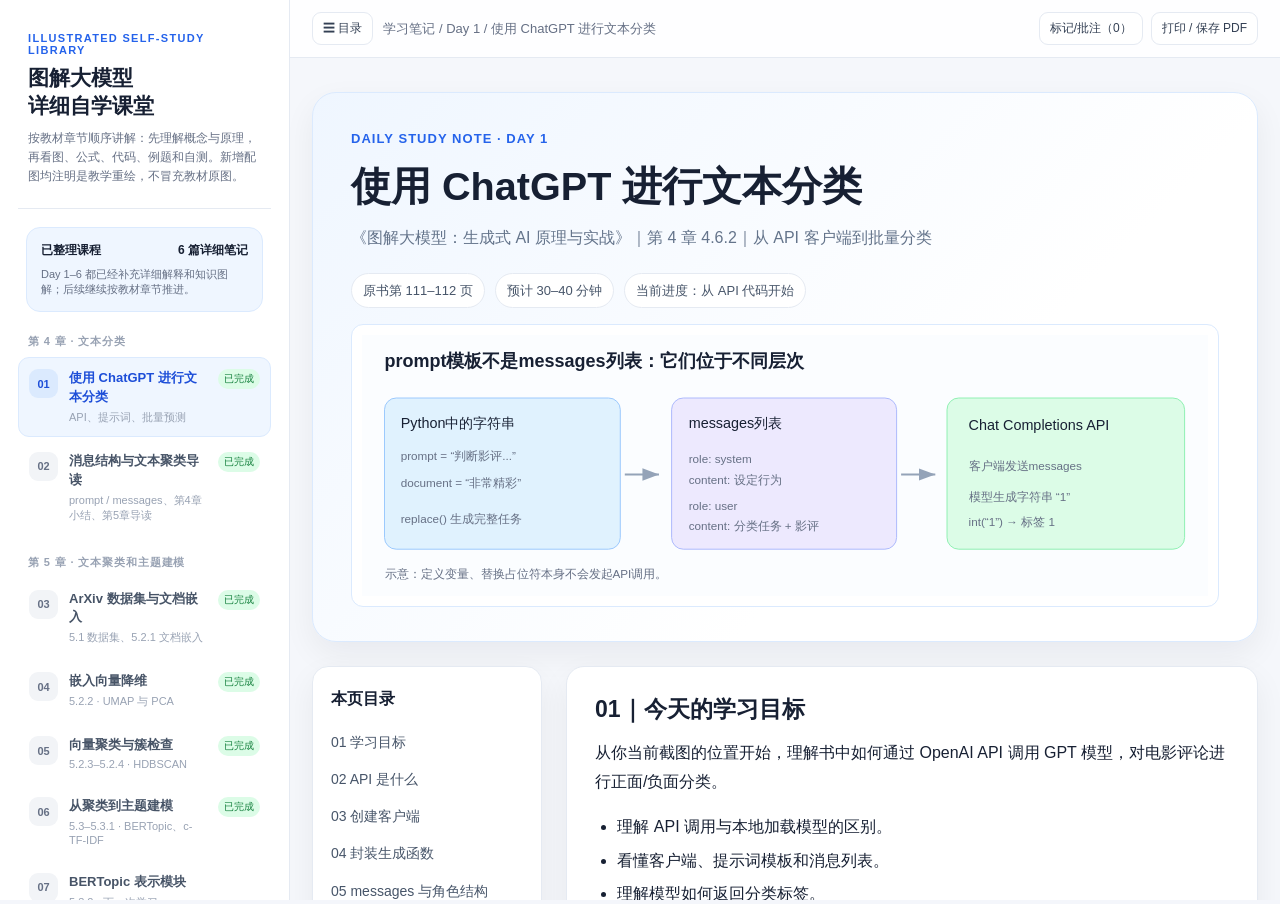
==== commit 73adfce0: "Embed actual textbook Figures 4-22 and 4-23 within Day 1 of main study site" ====
--- a/index.html
+++ b/index.html
@@ -53,6 +53,8 @@
     <button class="nav" data-day="6"><span class="num">06</span><span class="nav-text"><strong>从聚类到主题建模</strong><small>5.3–5.3.1 · BERTopic、c-TF-IDF</small></span><span class="status">已完成</span></button>
     <button class="nav" data-day="7"><span class="num">07</span><span class="nav-text"><strong>BERTopic 表示模块</strong><small>5.3.2 · 下一次学习</small></span></button>
   </div>
+  <div class="group-title">教材原图 · 独立图册</div>
+  <div class="nav-list"><a href="教材原图对照学习.html" target="_blank" rel="noopener" style="display:block;text-decoration:none;color:#1d4ed8;padding:11px 12px;border:1px solid #bfdbfe;border-radius:11px;background:#eff6ff;margin-bottom:12px;font-size:13px;font-weight:700">查看原书图4-22、4-23及图5-1至5-17（19张）</a></div>
   <div class="group-title">后续章节</div>
   <div style="margin:8px 10px 18px;font-size:12px;color:#667085;line-height:1.8">第6章 提示工程<br>第7章 高级文本生成<br>第8章 语义搜索与RAG<br>第9章 多模态LLM<br>第10–12章 模型训练与微调<br><span style="font-size:11px">按原书顺序学习后再添加可点击笔记。</span></div>
 </aside>
@@ -95,7 +97,6 @@
 &lt;/style&gt;
 &lt;link rel=&quot;stylesheet&quot; href=&quot;annotations.css&quot;&gt;
 &lt;link rel=&quot;stylesheet&quot; href=&quot;lesson-expanded.css&quot;&gt;
-&lt;link rel=&quot;stylesheet&quot; href=&quot;original-figures.css&quot;&gt;
 &lt;/head&gt;
 &lt;body data-study-day=&quot;1&quot;&gt;
 &lt;div class=&quot;wrap&quot;&gt;
@@ -104,7 +105,7 @@
   &lt;h1&gt;使用 ChatGPT 进行文本分类&lt;/h1&gt;
   &lt;p class=&quot;sub&quot;&gt;《图解大模型：生成式 AI 原理与实战》｜第 4 章 4.6.2｜从 API 客户端到批量分类&lt;/p&gt;
   &lt;div class=&quot;meta&quot;&gt;&lt;span class=&quot;pill&quot;&gt;原书第 111–112 页&lt;/span&gt;&lt;span class=&quot;pill&quot;&gt;预计 30–40 分钟&lt;/span&gt;&lt;span class=&quot;pill&quot;&gt;当前进度：从 API 代码开始&lt;/span&gt;&lt;/div&gt;
-&lt;div class=&quot;study-diagram-preview&quot; style=&quot;margin-top:16px;padding:10px;background:white;border:1px solid #dbeafe;border-radius:12px&quot;&gt;&lt;img src=&quot;data:image/svg+xml;charset=utf-8,%3Csvg%20xmlns%3D%22http%3A%2F%2Fwww.w3.org%2F2000%2Fsvg%22%20viewBox%3D%220%200%20940%20290%22%20width%3D%22940%22%20height%3D%22290%22%20role%3D%22img%22%3E%3Cdefs%3E%3Cstyle%3E.t%7Bfont%3A16px%20'PingFang%20SC'%2C'Microsoft%20YaHei'%2CArial%2Csans-serif%3Bfill%3A%23172033%7D.s%7Bfont%3A13px%20'PingFang%20SC'%2C'Microsoft%20YaHei'%2CArial%2Csans-serif%3Bfill%3A%23667085%7D.h%7Bfont%3Abold%2020px%20'PingFang%20SC'%2C'Microsoft%20YaHei'%2CArial%2Csans-serif%3Bfill%3A%23172033%7D.a%7Bstroke%3A%2394a3b8%3Bstroke-width%3A2.3%3Bfill%3Anone%3Bmarker-end%3Aurl(%23arrow)%7D%3C%2Fstyle%3E%3Cmarker%20id%3D%22arrow%22%20markerWidth%3D%2210%22%20markerHeight%3D%2210%22%20refX%3D%228%22%20refY%3D%223%22%20orient%3D%22auto%22%3E%3Cpath%20d%3D%22M0%200L8%203L0%206%22%20fill%3D%22%2394a3b8%22%2F%3E%3C%2Fmarker%3E%3C%2Fdefs%3E%3Crect%20width%3D%22940%22%20height%3D%22290%22%20fill%3D%22%23fbfdff%22%2F%3E%0A%3Ctext%20class%3D%22h%22%20x%3D%2225%22%20y%3D%2236%22%3Eprompt%E6%A8%A1%E6%9D%BF%E4%B8%8D%E6%98%AFmessages%E5%88%97%E8%A1%A8%EF%BC%9A%E5%AE%83%E4%BB%AC%E4%BD%8D%E4%BA%8E%E4%B8%8D%E5%90%8C%E5%B1%82%E6%AC%A1%3C%2Ftext%3E%0A%3Crect%20x%3D%2225%22%20y%3D%2270%22%20rx%3D%2213%22%20width%3D%22262%22%20height%3D%22168%22%20fill%3D%22%23e0f2fe%22%20stroke%3D%22%2393c5fd%22%2F%3E%3Ctext%20class%3D%22t%22%20x%3D%2243%22%20y%3D%22103%22%20font-weight%3D%22bold%22%3EPython%E4%B8%AD%E7%9A%84%E5%AD%97%E7%AC%A6%E4%B8%B2%3C%2Ftext%3E%0A%3Ctext%20class%3D%22s%22%20x%3D%2243%22%20y%3D%22139%22%3Eprompt%20%3D%20%E2%80%9C%E5%88%A4%E6%96%AD%E5%BD%B1%E8%AF%84...%E2%80%9D%3C%2Ftext%3E%3Ctext%20class%3D%22s%22%20x%3D%2243%22%20y%3D%22169%22%3Edocument%20%3D%20%E2%80%9C%E9%9D%9E%E5%B8%B8%E7%B2%BE%E5%BD%A9%E2%80%9D%3C%2Ftext%3E%0A%3Ctext%20class%3D%22s%22%20x%3D%2243%22%20y%3D%22209%22%3Ereplace()%20%E7%94%9F%E6%88%90%E5%AE%8C%E6%95%B4%E4%BB%BB%E5%8A%A1%3C%2Ftext%3E%0A%3Cpath%20class%3D%22a%22%20d%3D%22M292%20155H330%22%2F%3E%0A%3Crect%20x%3D%22344%22%20y%3D%2270%22%20rx%3D%2213%22%20width%3D%22250%22%20height%3D%22168%22%20fill%3D%22%23ede9fe%22%20stroke%3D%22%23a5b4fc%22%2F%3E%3Ctext%20class%3D%22t%22%20x%3D%22363%22%20y%3D%22103%22%20font-weight%3D%22bold%22%3Emessages%E5%88%97%E8%A1%A8%3C%2Ftext%3E%0A%3Ctext%20class%3D%22s%22%20x%3D%22363%22%20y%3D%22142%22%3Erole%3A%20system%3C%2Ftext%3E%3Ctext%20class%3D%22s%22%20x%3D%22363%22%20y%3D%22166%22%3Econtent%3A%20%E8%AE%BE%E5%AE%9A%E8%A1%8C%E4%B8%BA%3C%2Ftext%3E%0A%3Ctext%20class%3D%22s%22%20x%3D%22363%22%20y%3D%22194%22%3Erole%3A%20user%3C%2Ftext%3E%3Ctext%20class%3D%22s%22%20x%3D%22363%22%20y%3D%22217%22%3Econtent%3A%20%E5%88%86%E7%B1%BB%E4%BB%BB%E5%8A%A1%20%2B%20%E5%BD%B1%E8%AF%84%3C%2Ftext%3E%0A%3Cpath%20class%3D%22a%22%20d%3D%22M599%20155H637%22%2F%3E%0A%3Crect%20x%3D%22650%22%20y%3D%2270%22%20rx%3D%2213%22%20width%3D%22264%22%20height%3D%22168%22%20fill%3D%22%23dcfce7%22%20stroke%3D%22%2386efac%22%2F%3E%3Ctext%20class%3D%22t%22%20x%3D%22674%22%20y%3D%22106%22%20font-weight%3D%22bold%22%3EChat%20Completions%20API%3C%2Ftext%3E%3Ctext%20class%3D%22s%22%20x%3D%22674%22%20y%3D%22150%22%3E%E5%AE%A2%E6%88%B7%E7%AB%AF%E5%8F%91%E9%80%81messages%3C%2Ftext%3E%3Ctext%20class%3D%22s%22%20x%3D%22674%22%20y%3D%22184%22%3E%E6%A8%A1%E5%9E%8B%E7%94%9F%E6%88%90%E5%AD%97%E7%AC%A6%E4%B8%B2%20%E2%80%9C1%E2%80%9D%3C%2Ftext%3E%3Ctext%20class%3D%22s%22%20x%3D%22674%22%20y%3D%22212%22%3Eint(%E2%80%9C1%E2%80%9D)%20%E2%86%92%20%E6%A0%87%E7%AD%BE%201%3C%2Ftext%3E%0A%3Ctext%20class%3D%22s%22%20x%3D%2225%22%20y%3D%22270%22%3E%E7%A4%BA%E6%84%8F%EF%BC%9A%E5%AE%9A%E4%B9%89%E5%8F%98%E9%87%8F%E3%80%81%E6%9B%BF%E6%8D%A2%E5%8D%A0%E4%BD%8D%E7%AC%A6%E6%9C%AC%E8%BA%AB%E4%B8%8D%E4%BC%9A%E5%8F%91%E8%B5%B7API%E8%B0%83%E7%94%A8%E3%80%82%3C%2Ftext%3E%3C%2Fsvg%3E&quot; alt=&quot;Day 1 核心知识图解&quot; style=&quot;display:block;width:100%;height:auto;max-height:340px;object-fit:contain&quot;&gt;&lt;/div&gt;&lt;/header&gt;&lt;section class=&quot;book-original-section&quot;&gt;&lt;h2&gt;本节对应的教材原图&lt;/h2&gt;&lt;p&gt;以下为从你上传的《图解大模型》PDF直接裁剪的&lt;strong&gt;原书图片&lt;/strong&gt;，不是我重新绘制的教学示意图。可先看原图，再对照后面的讲解。&lt;/p&gt;&lt;div data-book-figures=&quot;4-22 4-23&quot;&gt;&lt;p&gt;正在加载教材原图…&lt;/p&gt;&lt;/div&gt;&lt;p&gt;&lt;a href=&quot;教材原图对照学习.html#day1&quot; target=&quot;_blank&quot; rel=&quot;noopener&quot;&gt;查看教材原图完整图册&lt;/a&gt;&lt;/p&gt;&lt;/section&gt;
+&lt;div class=&quot;study-diagram-preview&quot; style=&quot;margin-top:16px;padding:10px;background:white;border:1px solid #dbeafe;border-radius:12px&quot;&gt;&lt;img src=&quot;data:image/svg+xml;charset=utf-8,%3Csvg%20xmlns%3D%22http%3A%2F%2Fwww.w3.org%2F2000%2Fsvg%22%20viewBox%3D%220%200%20940%20290%22%20width%3D%22940%22%20height%3D%22290%22%20role%3D%22img%22%3E%3Cdefs%3E%3Cstyle%3E.t%7Bfont%3A16px%20'PingFang%20SC'%2C'Microsoft%20YaHei'%2CArial%2Csans-serif%3Bfill%3A%23172033%7D.s%7Bfont%3A13px%20'PingFang%20SC'%2C'Microsoft%20YaHei'%2CArial%2Csans-serif%3Bfill%3A%23667085%7D.h%7Bfont%3Abold%2020px%20'PingFang%20SC'%2C'Microsoft%20YaHei'%2CArial%2Csans-serif%3Bfill%3A%23172033%7D.a%7Bstroke%3A%2394a3b8%3Bstroke-width%3A2.3%3Bfill%3Anone%3Bmarker-end%3Aurl(%23arrow)%7D%3C%2Fstyle%3E%3Cmarker%20id%3D%22arrow%22%20markerWidth%3D%2210%22%20markerHeight%3D%2210%22%20refX%3D%228%22%20refY%3D%223%22%20orient%3D%22auto%22%3E%3Cpath%20d%3D%22M0%200L8%203L0%206%22%20fill%3D%22%2394a3b8%22%2F%3E%3C%2Fmarker%3E%3C%2Fdefs%3E%3Crect%20width%3D%22940%22%20height%3D%22290%22%20fill%3D%22%23fbfdff%22%2F%3E%0A%3Ctext%20class%3D%22h%22%20x%3D%2225%22%20y%3D%2236%22%3Eprompt%E6%A8%A1%E6%9D%BF%E4%B8%8D%E6%98%AFmessages%E5%88%97%E8%A1%A8%EF%BC%9A%E5%AE%83%E4%BB%AC%E4%BD%8D%E4%BA%8E%E4%B8%8D%E5%90%8C%E5%B1%82%E6%AC%A1%3C%2Ftext%3E%0A%3Crect%20x%3D%2225%22%20y%3D%2270%22%20rx%3D%2213%22%20width%3D%22262%22%20height%3D%22168%22%20fill%3D%22%23e0f2fe%22%20stroke%3D%22%2393c5fd%22%2F%3E%3Ctext%20class%3D%22t%22%20x%3D%2243%22%20y%3D%22103%22%20font-weight%3D%22bold%22%3EPython%E4%B8%AD%E7%9A%84%E5%AD%97%E7%AC%A6%E4%B8%B2%3C%2Ftext%3E%0A%3Ctext%20class%3D%22s%22%20x%3D%2243%22%20y%3D%22139%22%3Eprompt%20%3D%20%E2%80%9C%E5%88%A4%E6%96%AD%E5%BD%B1%E8%AF%84...%E2%80%9D%3C%2Ftext%3E%3Ctext%20class%3D%22s%22%20x%3D%2243%22%20y%3D%22169%22%3Edocument%20%3D%20%E2%80%9C%E9%9D%9E%E5%B8%B8%E7%B2%BE%E5%BD%A9%E2%80%9D%3C%2Ftext%3E%0A%3Ctext%20class%3D%22s%22%20x%3D%2243%22%20y%3D%22209%22%3Ereplace()%20%E7%94%9F%E6%88%90%E5%AE%8C%E6%95%B4%E4%BB%BB%E5%8A%A1%3C%2Ftext%3E%0A%3Cpath%20class%3D%22a%22%20d%3D%22M292%20155H330%22%2F%3E%0A%3Crect%20x%3D%22344%22%20y%3D%2270%22%20rx%3D%2213%22%20width%3D%22250%22%20height%3D%22168%22%20fill%3D%22%23ede9fe%22%20stroke%3D%22%23a5b4fc%22%2F%3E%3Ctext%20class%3D%22t%22%20x%3D%22363%22%20y%3D%22103%22%20font-weight%3D%22bold%22%3Emessages%E5%88%97%E8%A1%A8%3C%2Ftext%3E%0A%3Ctext%20class%3D%22s%22%20x%3D%22363%22%20y%3D%22142%22%3Erole%3A%20system%3C%2Ftext%3E%3Ctext%20class%3D%22s%22%20x%3D%22363%22%20y%3D%22166%22%3Econtent%3A%20%E8%AE%BE%E5%AE%9A%E8%A1%8C%E4%B8%BA%3C%2Ftext%3E%0A%3Ctext%20class%3D%22s%22%20x%3D%22363%22%20y%3D%22194%22%3Erole%3A%20user%3C%2Ftext%3E%3Ctext%20class%3D%22s%22%20x%3D%22363%22%20y%3D%22217%22%3Econtent%3A%20%E5%88%86%E7%B1%BB%E4%BB%BB%E5%8A%A1%20%2B%20%E5%BD%B1%E8%AF%84%3C%2Ftext%3E%0A%3Cpath%20class%3D%22a%22%20d%3D%22M599%20155H637%22%2F%3E%0A%3Crect%20x%3D%22650%22%20y%3D%2270%22%20rx%3D%2213%22%20width%3D%22264%22%20height%3D%22168%22%20fill%3D%22%23dcfce7%22%20stroke%3D%22%2386efac%22%2F%3E%3Ctext%20class%3D%22t%22%20x%3D%22674%22%20y%3D%22106%22%20font-weight%3D%22bold%22%3EChat%20Completions%20API%3C%2Ftext%3E%3Ctext%20class%3D%22s%22%20x%3D%22674%22%20y%3D%22150%22%3E%E5%AE%A2%E6%88%B7%E7%AB%AF%E5%8F%91%E9%80%81messages%3C%2Ftext%3E%3Ctext%20class%3D%22s%22%20x%3D%22674%22%20y%3D%22184%22%3E%E6%A8%A1%E5%9E%8B%E7%94%9F%E6%88%90%E5%AD%97%E7%AC%A6%E4%B8%B2%20%E2%80%9C1%E2%80%9D%3C%2Ftext%3E%3Ctext%20class%3D%22s%22%20x%3D%22674%22%20y%3D%22212%22%3Eint(%E2%80%9C1%E2%80%9D)%20%E2%86%92%20%E6%A0%87%E7%AD%BE%201%3C%2Ftext%3E%0A%3Ctext%20class%3D%22s%22%20x%3D%2225%22%20y%3D%22270%22%3E%E7%A4%BA%E6%84%8F%EF%BC%9A%E5%AE%9A%E4%B9%89%E5%8F%98%E9%87%8F%E3%80%81%E6%9B%BF%E6%8D%A2%E5%8D%A0%E4%BD%8D%E7%AC%A6%E6%9C%AC%E8%BA%AB%E4%B8%8D%E4%BC%9A%E5%8F%91%E8%B5%B7API%E8%B0%83%E7%94%A8%E3%80%82%3C%2Ftext%3E%3C%2Fsvg%3E&quot; alt=&quot;Day 1 核心知识图解&quot; style=&quot;display:block;width:100%;height:auto;max-height:340px;object-fit:contain&quot;&gt;&lt;/div&gt;&lt;/header&gt;
 &lt;div class=&quot;layout&quot;&gt;
 &lt;nav class=&quot;toc&quot;&gt;
   &lt;strong&gt;本页目录&lt;/strong&gt;
@@ -325,12 +326,11 @@
 &lt;details&gt;&lt;summary&gt;自测：只定义 messages，模型会开始预测吗？&lt;/summary&gt;&lt;p&gt;不会。它只是内存中的Python列表，直到调用相应API方法才会发送到模型服务端。&lt;/p&gt;&lt;/details&gt;
 &lt;details&gt;&lt;summary&gt;自测：temperature=0 后，就一定完全没有随机性吗？&lt;/summary&gt;&lt;p&gt;不是绝对保证。它通常使生成更确定，但结果仍可能受到服务端模型版本、推理执行等因素影响。&lt;/p&gt;&lt;/details&gt;
 &lt;details&gt;&lt;summary&gt;自测：为什么F1=0.91还需要提及数据污染？&lt;/summary&gt;&lt;p&gt;因为未知的训练数据可能与测试集有重叠，导致测试结果高估实际泛化能力。尤其闭源模型较难核实训练集构成。&lt;/p&gt;&lt;/details&gt;
-&lt;/section&gt;&lt;/main&gt;
+&lt;/section&gt;&lt;section class=&quot;card&quot; id=&quot;pref-training-reference&quot;&gt;&lt;h2&gt;教材关联原图：指令微调与偏好数据&lt;/h2&gt;&lt;p&gt;这两张属于第4章前面介绍模型训练的内容，是阅读API分类实例时可以回顾的背景图，不是4.6.2调用API的运行流程。&lt;/p&gt;&lt;figure style=&quot;margin:18px 0 24px;padding:12px;border:1px solid #d7e3f3;border-radius:12px;background:#fff&quot;&gt;&lt;img src=&quot;[data-uri]&quot; alt=&quot;《图解大模型》教材原图 4-22&quot; loading=&quot;lazy&quot; style=&quot;display:block;width:100%;height:auto;max-width:940px;margin:auto&quot;&gt;&lt;figcaption style=&quot;font-size:13px;color:#53647e;text-align:center;margin-top:9px&quot;&gt;&lt;strong&gt;原书图 4-22&lt;/strong&gt; · 指令数据包含输入提示和人工编写的期望输出，用于指令微调。&lt;/figcaption&gt;&lt;/figure&gt;&lt;figure style=&quot;margin:18px 0 24px;padding:12px;border:1px solid #d7e3f3;border-radius:12px;background:#fff&quot;&gt;&lt;img src=&quot;[data-uri]&quot; alt=&quot;《图解大模型》教材原图 4-23&quot; loading=&quot;lazy&quot; style=&quot;display:block;width:100%;height:auto;max-width:940px;margin:auto&quot;&gt;&lt;figcaption style=&quot;font-size:13px;color:#53647e;text-align:center;margin-top:9px&quot;&gt;&lt;strong&gt;原书图 4-23&lt;/strong&gt; · 同一个输入的多个模型回答由人工进行排序，用于后续偏好优化。&lt;/figcaption&gt;&lt;/figure&gt;&lt;/section&gt;&lt;/main&gt;
 &lt;/div&gt;
 &lt;/div&gt;
 
 &lt;script src=&quot;annotations.js&quot;&gt;&lt;/script&gt;
-&lt;script src=&quot;original-figures.js&quot;&gt;&lt;/script&gt;
 &lt;/body&gt;
 &lt;/html&gt;
 "></iframe>
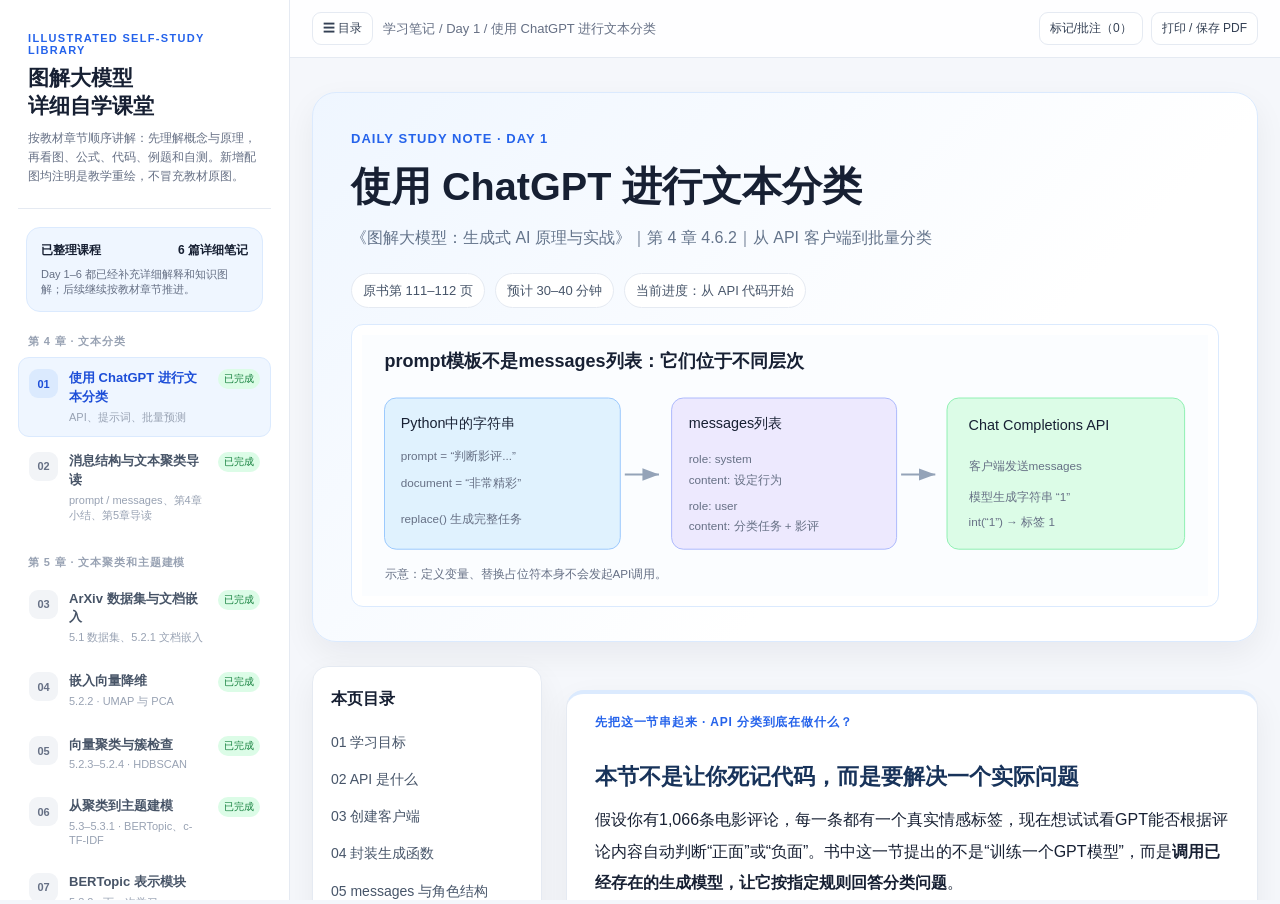
==== commit 30f7eb8d: "Connect Day 1 topics with prerequisite and next-step explanations" ====
--- a/index.html
+++ b/index.html
@@ -112,6 +112,25 @@
   &lt;a href=&quot;#goal&quot;&gt;01 学习目标&lt;/a&gt;&lt;a href=&quot;#api&quot;&gt;02 API 是什么&lt;/a&gt;&lt;a href=&quot;#client&quot;&gt;03 创建客户端&lt;/a&gt;&lt;a href=&quot;#function&quot;&gt;04 封装生成函数&lt;/a&gt;&lt;a href=&quot;#messages&quot;&gt;05 messages 与角色结构&lt;/a&gt;&lt;a href=&quot;#prompt&quot;&gt;06 分类提示词模板&lt;/a&gt;&lt;a href=&quot;#batch&quot;&gt;07 批量预测&lt;/a&gt;&lt;a href=&quot;#evaluate&quot;&gt;08 提取标签与评估&lt;/a&gt;&lt;a href=&quot;#cautions&quot;&gt;09 成本与限制&lt;/a&gt;&lt;a href=&quot;#summary&quot;&gt;10 全流程总结&lt;/a&gt;&lt;a href=&quot;#check&quot;&gt;11 自测&lt;/a&gt;&lt;a href=&quot;#extra-prompt&quot;&gt;12 prompt / messages 补充&lt;/a&gt;
 &lt;/nav&gt;
 &lt;main&gt;
+&lt;section class=&quot;card study-longread study-story&quot; id=&quot;learning-thread&quot;&gt;&lt;div class=&quot;kicker&quot;&gt;先把这一节串起来 · API 分类到底在做什么？&lt;/div&gt;
+&lt;h2&gt;本节不是让你死记代码，而是要解决一个实际问题&lt;/h2&gt;
+&lt;p&gt;假设你有1,066条电影评论，每一条都有一个真实情感标签，现在想试试看GPT能否根据评论内容自动判断“正面”或“负面”。书中这一节提出的不是“训练一个GPT模型”，而是&lt;b&gt;调用已经存在的生成模型，让它按指定规则回答分类问题&lt;/b&gt;。&lt;/p&gt;
+&lt;h3&gt;第一个新概念：API（应用程序编程接口）&lt;/h3&gt;
+&lt;p&gt;API 可以理解为程序与某项服务交流的约定方式。你不需要在本地运行模型的全部参数，而是由Python程序将任务发送给模型服务，再接收结果。书中的 &lt;code&gt;client&lt;/code&gt; 叫作客户端：它是你在本地用于发起API请求的对象，并不是模型本身。&lt;/p&gt;
+&lt;h3&gt;为什么有了客户端，还不能马上分类？&lt;/h3&gt;
+&lt;p&gt;因为模型要知道“你的任务是什么、要看哪一条评论、应该按什么格式回答”。因此出现第二个新概念：&lt;b&gt;提示词（Prompt）&lt;/b&gt;。在本书代码中，&lt;code&gt;prompt&lt;/code&gt; 是可以反复使用的字符串模板；&lt;code&gt;document&lt;/code&gt; 则是每次需要分类的具体影评。&lt;/p&gt;
+&lt;p&gt;例如先准备 &lt;code&gt;prompt=&quot;判断影评：[DOCUMENT]；正面为1，负面为0。&quot;&lt;/code&gt;，再准备 &lt;code&gt;document=&quot;电影非常精彩。&quot;&lt;/code&gt;。用 &lt;code&gt;replace&lt;/code&gt; 把占位符换成实际影评，才得到完整任务。但这仍只是Python内存中的一段文字，还没有调用模型。&lt;/p&gt;
+&lt;h3&gt;第三个新概念：messages、role 和 content&lt;/h3&gt;
+&lt;p&gt;为什么不直接把 &lt;code&gt;prompt&lt;/code&gt; 发送出去？因为书中调用的聊天接口使用&lt;b&gt;结构化消息列表&lt;/b&gt;：&lt;code&gt;messages&lt;/code&gt;。列表里的每个元素都像一张便签，有 &lt;code&gt;role&lt;/code&gt;（谁在说话）和 &lt;code&gt;content&lt;/code&gt;（说了什么）。&lt;code&gt;system&lt;/code&gt; 通常承载整体行为要求；&lt;code&gt;user&lt;/code&gt; 承载当前任务和影评。&lt;/p&gt;
+&lt;div class=&quot;explain&quot;&gt;&lt;b&gt;层次关系：&lt;/b&gt;原始影评 &lt;code&gt;document&lt;/code&gt; → 填入 &lt;code&gt;prompt&lt;/code&gt; 模板 → 形成完整分类指令 → 放入一条 &lt;code&gt;user&lt;/code&gt; 消息 → 和 &lt;code&gt;system&lt;/code&gt; 消息一起组成 &lt;code&gt;messages&lt;/code&gt; → API请求。这不是五次模型计算，而是一次请求前的组织过程。&lt;/div&gt;
+&lt;h3&gt;第四个新概念：生成结果为什么是字符串？&lt;/h3&gt;
+&lt;p&gt;GPT是生成模型，因此对于这道分类题，它实际上在按照任务指令生成一个文本答案，例如 &lt;code&gt;&quot;1&quot;&lt;/code&gt;。要和测试集的整数标签比较，程序才需要使用 &lt;code&gt;int()&lt;/code&gt; 把字符串转换成整数。这一步属于&lt;b&gt;输出后处理&lt;/b&gt;，并不是模型内部分类头自动返回了Python整数。&lt;/p&gt;
+&lt;h3&gt;最后为什么要算F1？&lt;/h3&gt;
+&lt;p&gt;到这里，我们只获得了预测值，还不知道模型分类得准不准。于是要把模型输出和测试集中的真实标签比较。&lt;b&gt;Precision（精确率）&lt;/b&gt;表示预测为某类的样本有多少真正属于该类；&lt;b&gt;Recall（召回率）&lt;/b&gt;表示真正属于该类的样本有多少被找到；&lt;b&gt;F1&lt;/b&gt;综合这两项，适合帮助我们评估分类表现。原书在这组实验中得到约0.91的F1，并提醒闭源模型训练数据未知，测试集可能存在数据污染风险。&lt;/p&gt;
+&lt;div class=&quot;warn&quot;&gt;&lt;b&gt;注意时间背景：&lt;/b&gt;这一节以原书中的GPT-3.5 API代码为研究对象。它是对书中实验流程的理解，不保证书中旧模型名称在今天依旧可直接调用。&lt;/div&gt;
+&lt;h2&gt;完整逻辑一句话&lt;/h2&gt;
+&lt;p&gt;&lt;b&gt;定义任务（Prompt）→ 组织消息（messages）→ 发送请求（API）→ 解析结果（字符串转标签）→ 和真实标签比较（Precision/Recall/F1）。&lt;/b&gt;以后出现新的代码，请先问它属于哪一个环节，为什么上一环节还不够。&lt;/p&gt;
+&lt;p class=&quot;page-ref&quot;&gt;依据原书第4章4.6.2及4.7，示例句子为教学扩展。&lt;/p&gt;&lt;/section&gt;
 &lt;section class=&quot;card&quot; id=&quot;goal&quot;&gt;
 &lt;h2&gt;01｜今天的学习目标&lt;/h2&gt;
 &lt;p&gt;从你当前截图的位置开始，理解书中如何通过 OpenAI API 调用 GPT 模型，对电影评论进行正面/负面分类。&lt;/p&gt;
@@ -350,7 +369,7 @@
   getAnnotations(day){return (readStore()[day]||[]).slice()},
   getAnnotation(day,id){return this.getAnnotations(day).find(n=>n.id===id)},
   saveAnnotation(day,note){const data=readStore();data[day]=data[day]||[];note.id='note-'+Date.now()+'-'+Math.random().toString(36).slice(2,7);data[day].push(note);if(!writeStore(data))throw new Error('浏览器未允许保存本地数据，请检查网站的存储权限或退出无痕模式后重试。');this.render();return note},
-  deleteAnnotation(day,id){const data=readStore();data[day]=(data[day]||[]).filter(n=>n.id!==id);writeStore(data);this.render();},
+  deleteAnnotation(day,id){const data=readStore();data[day]=(data[day]||[]).filter(n=>n.id!==id);if(!writeStore(data))throw new Error('删除未能写入浏览器本地存储，请检查存储权限。');this.render();},
   refreshCount(){const n=this.getAnnotations(activeDay()).length;const count=document.getElementById('noteCount');if(count)count.textContent=n;},
   open(){document.getElementById('notesPanel').classList.add('open');document.getElementById('notesPanel').setAttribute('aria-hidden','false');this.render();},
   close(){document.getElementById('notesPanel').classList.remove('open');document.getElementById('notesPanel').setAttribute('aria-hidden','true');},
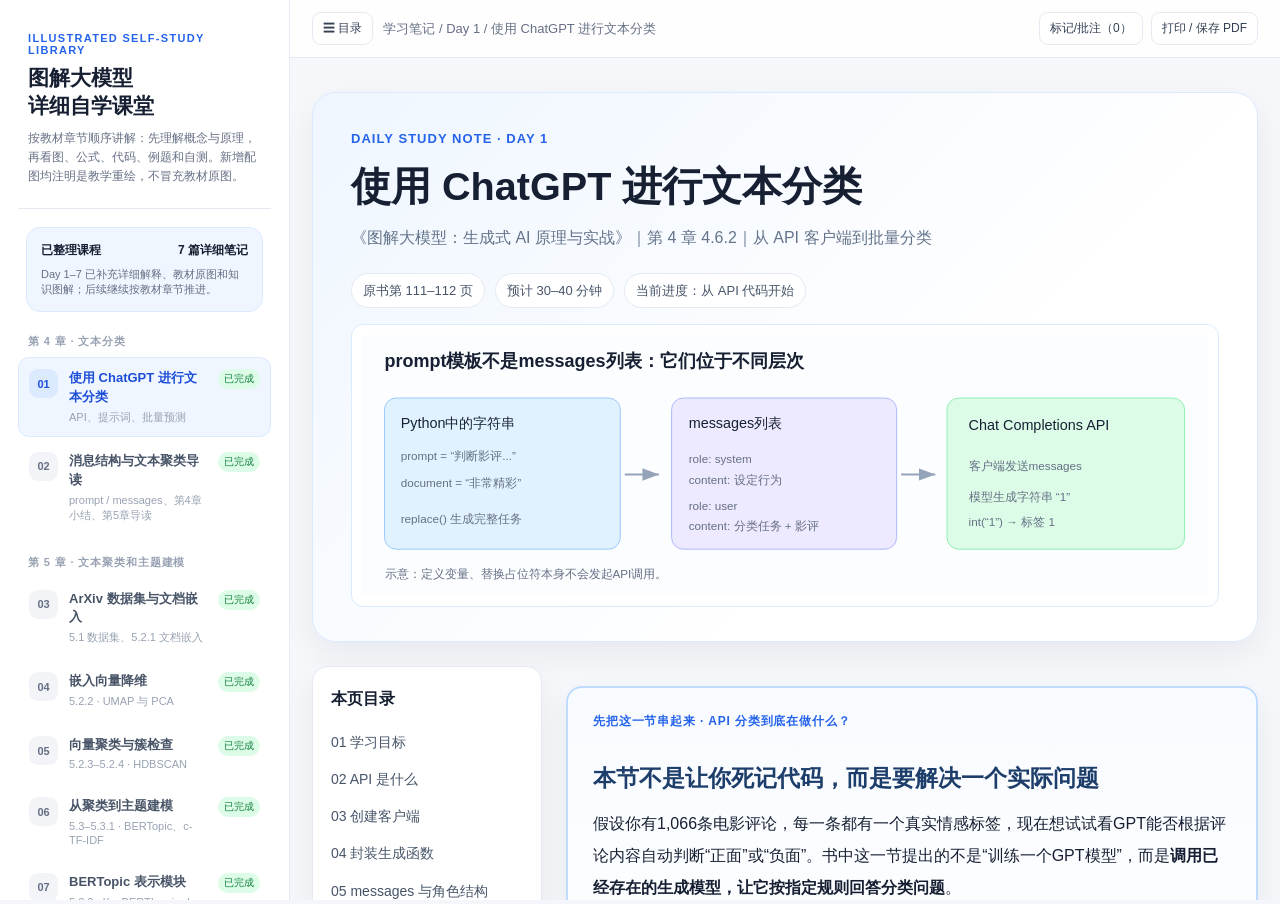
==== commit 30056a49: "Add Day 7 to main site navigation and progress" ====
--- a/index.html
+++ b/index.html
@@ -39,7 +39,7 @@
 <div class="app">
 <aside>
   <div class="brand"><div class="eyebrow">ILLUSTRATED SELF-STUDY LIBRARY</div><h1>图解大模型<br>详细自学课堂</h1><p>按教材章节顺序讲解：先理解概念与原理，再看图、公式、代码、例题和自测。新增配图均注明是教学重绘，不冒充教材原图。</p></div>
-  <div class="progress"><div class="progress-top"><span>已整理课程</span><span>6 篇详细笔记</span></div><div style="font-size:11px;color:#667085;margin-top:8px">Day 1–6 都已经补充详细解释和知识图解；后续继续按教材章节推进。</div></div>
+  <div class="progress"><div class="progress-top"><span>已整理课程</span><span>7 篇详细笔记</span></div><div style="font-size:11px;color:#667085;margin-top:8px">Day 1–7 已补充详细解释、教材原图和知识图解；后续继续按教材章节推进。</div></div>
   <div class="group-title">第 4 章 · 文本分类</div>
   <div class="nav-list">
     <button class="nav active" data-day="1"><span class="num">01</span><span class="nav-text"><strong>使用 ChatGPT 进行文本分类</strong><small>API、提示词、批量预测</small></span><span class="status">已完成</span></button>
@@ -51,7 +51,7 @@
     <button class="nav" data-day="4"><span class="num">04</span><span class="nav-text"><strong>嵌入向量降维</strong><small>5.2.2 · UMAP 与 PCA</small></span><span class="status">已完成</span></button>
     <button class="nav" data-day="5"><span class="num">05</span><span class="nav-text"><strong>向量聚类与簇检查</strong><small>5.2.3–5.2.4 · HDBSCAN</small></span><span class="status">已完成</span></button>
     <button class="nav" data-day="6"><span class="num">06</span><span class="nav-text"><strong>从聚类到主题建模</strong><small>5.3–5.3.1 · BERTopic、c-TF-IDF</small></span><span class="status">已完成</span></button>
-    <button class="nav" data-day="7"><span class="num">07</span><span class="nav-text"><strong>BERTopic 表示模块</strong><small>5.3.2 · 下一次学习</small></span></button>
+    <button class="nav" data-day="7"><span class="num">07</span><span class="nav-text"><strong>BERTopic 表示模块</strong><small>5.3.2 · KeyBERTInspired、MMR</small></span><span class="status">已完成</span></button>
   </div>
   <div class="group-title">教材原图 · 独立图册</div>
   <div class="nav-list"><a href="教材原图对照学习.html" target="_blank" rel="noopener" style="display:block;text-decoration:none;color:#1d4ed8;padding:11px 12px;border:1px solid #bfdbfe;border-radius:11px;background:#eff6ff;margin-bottom:12px;font-size:13px;font-weight:700">查看原书图4-22、4-23及图5-1至5-17（19张）</a></div>
@@ -428,6 +428,10 @@
     frame.style.display='block';empty.style.display='none';
     frame.removeAttribute('srcdoc');frame.src='day6.html?v=topic-figures';
     crumb.textContent='学习笔记 / Day 6 / BERTopic 与 c-TF-IDF';
+  }else if(d==='7'){
+    frame.style.display='block';empty.style.display='none';
+    frame.removeAttribute('srcdoc');frame.src='day7.html?v=representation-modules';
+    crumb.textContent='学习笔记 / Day 7 / BERTopic 表示模块：KeyBERTInspired 与 MMR';
   }else{
     frame.style.display='none';empty.style.display='flex';
     document.getElementById('emptyTitle').textContent='Day '+d+' · 内容待更新';
